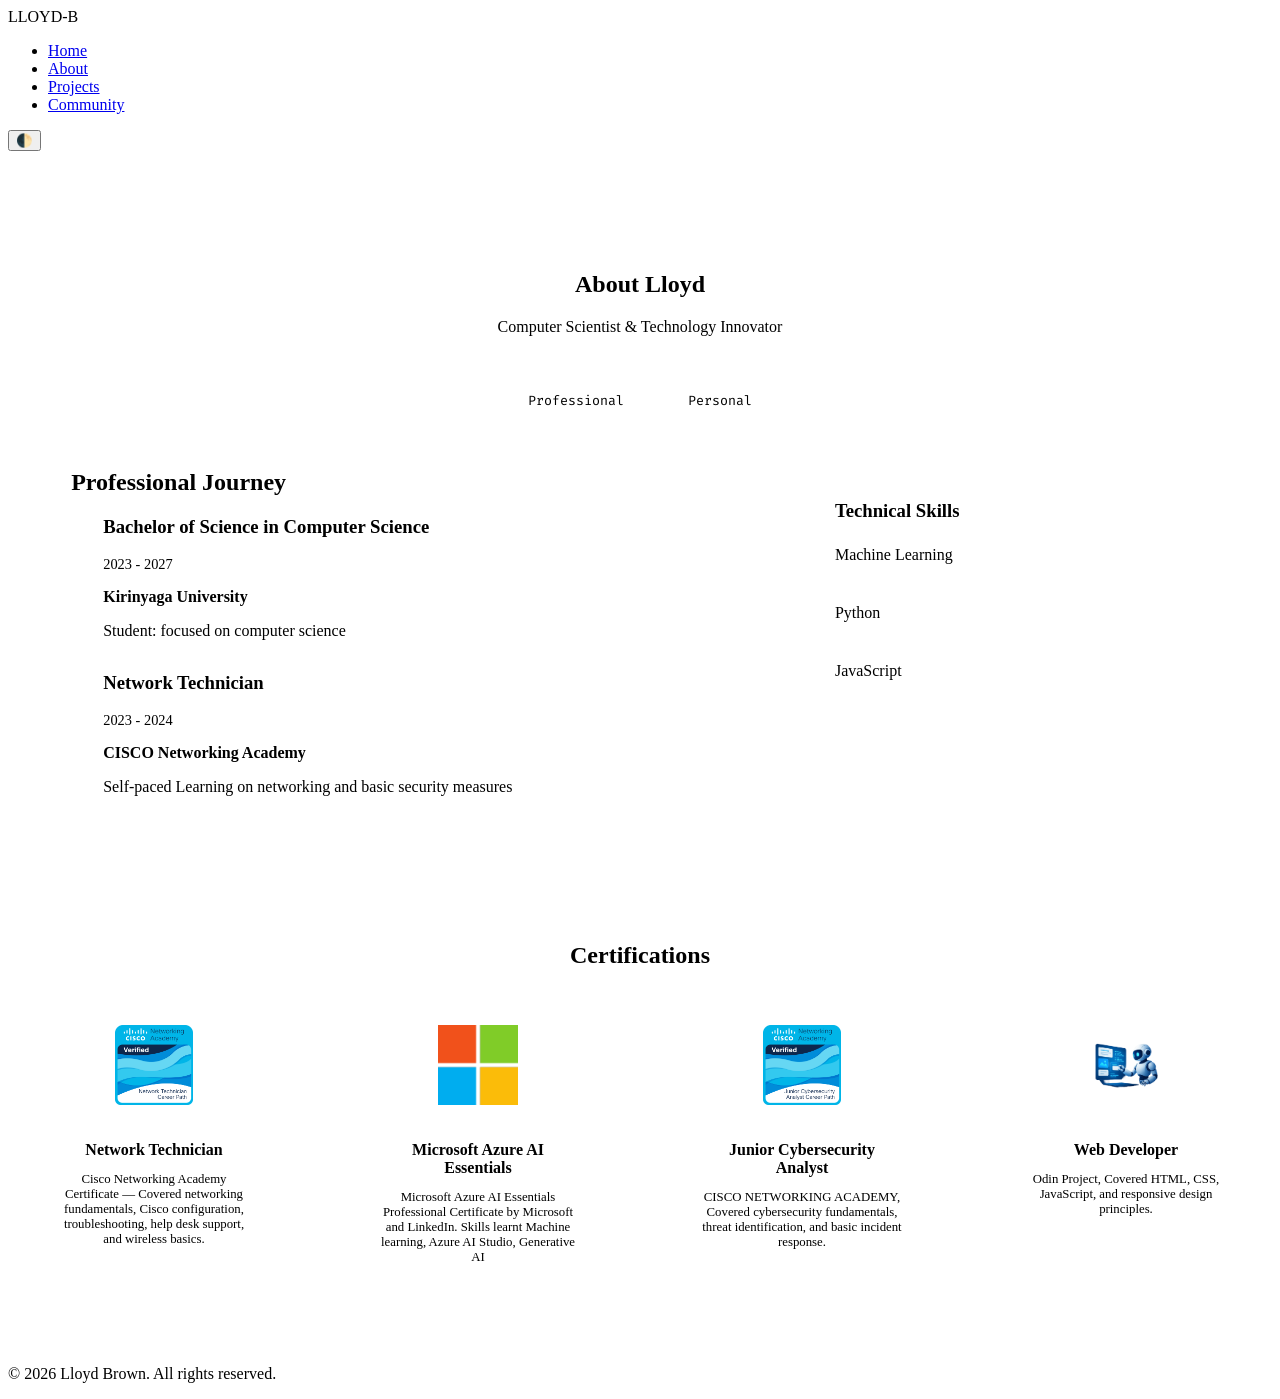
==== about.html @ 5f905e15 "badge updates" ====
<!DOCTYPE html>
<html lang="en">
<head>
    <meta charset="UTF-8">
    <meta name="viewport" content="width=device-width, initial-scale=1.0">
    <title>About | Lloyd Brown</title>
    <link rel="stylesheet" href="about.css">
    <link rel="stylesheet" href="styles.css">
    <link href="https://fonts.googleapis.com/css2?family=Fira+Code:wght@400;700&family=Inter:wght@400;600&display=swap" rel="stylesheet">
</head>
<body>
    <!-- Navigation Bar (Consistent with Home) -->
    <header class="header">
        <nav class="navbar">
            <div class="logo">LLOYD-B</div>
            <ul class="nav-links">
                <li><a href="index.html">Home</a></li>
                <li><a href="about.html" class="active">About</a></li>
                <li><a href="projects.html">Projects</a></li>
                <li><a href="community.html">Community</a></li>
            </ul>
            <button class="theme-toggle" id="themeToggle">🌓</button>
        </nav>
    </header>

    <!-- Main About Content -->
    <main class="about-container">
        <section class="about-hero">
            <h1>About <span class="highlight">Lloyd</span></h1>
            <p class="subtitle">Computer Scientist & Technology Innovator</p>
        </section>

        <!-- Bio Sections with Toggle -->
        <div class="bio-toggle">
            <button class="bio-btn active" data-bio="professional">Professional</button>
            <button class="bio-btn" data-bio="personal">Personal</button>
        </div>

        <section class="bio-section professional-bio" id="professionalBio">
            <div class="bio-content">
                <h2>Professional Journey</h2>
                <div class="timeline">
                    <div class="timeline-item">
                        <h3>Bachelor of Science in Computer Science</h3>
                        <p class="timeline-date">2023 - 2027</p>
                        <p class="timeline-location">Kirinyaga University</p>
                        <p>Student: focused on computer science </p>
                    </div>
                    <div class="timeline-item">
                        <h3>Network Technician</h3>
                        <p class="timeline-date">2023 - 2024</p>
                        <p class="timeline-location">CISCO Networking Academy</p>
                        <p>Self-paced Learning on networking and basic security measures</p>
                    </div>
                </div>
            </div>
            <div class="skills-chart">
                <h3>Technical Skills</h3>
                <div class="skill-meter">
                    <div class="skill" data-skill="Machine Learning" data-level="95"></div>
                    <div class="skill" data-skill="Python" data-level="90"></div>
                    <div class="skill" data-skill="JavaScript" data-level="85"></div>
                </div>
            </div>
        </section>

        <section class="bio-section personal-bio hidden" id="personalBio">
            <div class="personal-content">
                <h2>Beyond Code</h2>
                <div class="interests-grid">
                    <div class="interest-card">
                        <h3>Open Source</h3>
                        <p>Active contributor to javascript</p>
                    </div>
                    <div class="interest-card">
                        <h3>Mentorship</h3>
                        <p>Lead coding bootcamps for underrepresented groups</p>
                    </div>
                </div>
                <blockquote>
                    "Technology should empower, not exclude."
                </blockquote>
            </div>
        </section>
    </main>

        <!-- Certification Badges -->
        <section class="certifications">
            <h2>Certifications</h2>
            <div class="badges-grid">
                <div class="badge-card">
                    <a href="https://www.netacad.com/certificates/?issuanceId=846331b3-64ba-4864-b9dc-c303784223c1"><img src="images/network-technician.png" alt="Network Technician Career Certificate"></a>
                    <h3>Network Technician</h3>
                    <p>Cisco Networking Academy Certificate — Covered networking fundamentals, Cisco configuration, troubleshooting, help desk support, and wireless basics.</p>
                </div>
                <div class="badge-card">
                    <a href="https://drive.google.com/file/d/1zhbcJ8mDLIe-8QnpU0XFaHZfPMn2J_3w/view?usp=drive_link"><img src="images/ai-essentials.png" alt="Microsoft Azure AI Essentials Professional Certificate"></a>
                    <h3>Microsoft Azure AI Essentials</h3>
                    <p>Microsoft Azure AI Essentials Professional Certificate by Microsoft and LinkedIn. Skills learnt Machine learning, Azure AI Studio, Generative AI</p>
                </div>
                <div class="badge-card">
                    <a href=""><img src="images/cp_or_badge.png" alt="Junior Cybersecurity Analyst Certificate"></a>
                    <h3>Junior Cybersecurity Analyst</h3>
                    <p>CISCO NETWORKING ACADEMY, Covered cybersecurity fundamentals, threat identification, and basic incident response.</p>
                </div>
                <div class="badge-card">
                    <a href=""><img src="images/webdev.png" alt="Web Development learning"></a>
                    <h3>Web Developer</h3>
                    <p>Odin Project, Covered HTML, CSS, JavaScript, and responsive design principles.</p>
                </div>                                
            </div>
        </section>


    <footer class="footer">
        <p>&copy; 2026 Lloyd Brown. All rights reserved.</p>
    </footer>

    <script src="script.js"></script>
    <script src="about.js"></script>
</body>

</html>
---- about.css ----
/* ===== About Page Specific Styles ===== */
.about-container {
    max-width: 1200px;
    margin: 0 auto;
    padding: 100px 5% 50px;
}

.about-hero {
    text-align: center;
    margin-bottom: 3rem;
}

.bio-toggle {
    display: flex;
    justify-content: center;
    margin-bottom: 2rem;
    gap: 1rem;
}

.bio-btn {
    padding: 0.5rem 1.5rem;
    background: none;
    border: none;
    color: var(--text-secondary);
    cursor: pointer;
    font-family: 'Fira Code', monospace;
    position: relative;
}

.bio-btn.active {
    color: var(--accent);
}

.bio-btn.active::after {
    content: '';
    position: absolute;
    bottom: -5px;
    left: 0;
    width: 100%;
    height: 2px;
    background: var(--accent);
}

.bio-section {
    display: flex;
    gap: 3rem;
    margin-top: 2rem;
}

.bio-content {
    flex: 2;
}

.timeline {
    position: relative;
    padding-left: 2rem;
    border-left: 2px solid var(--accent);
}

.timeline-item {
    margin-bottom: 2rem;
    position: relative;
}

.timeline-item::before {
    content: '';
    position: absolute;
    left: -2.5rem;
    top: 0;
    width: 15px;
    height: 15px;
    border-radius: 50%;
    background: var(--accent);
}

.timeline-date {
    color: var(--accent);
    font-size: 0.9rem;
}

.timeline-location {
    font-weight: 600;
    margin: 0.3rem 0;
}

.skills-chart {
    flex: 1;
    background: var(--card-bg);
    padding: 2rem;
    border-radius: 10px;
    align-self: flex-start;
}

.skill-meter {
    margin-top: 1.5rem;
}

.skill {
    margin-bottom: 1.5rem;
}

.skill::before {
    content: attr(data-skill);
    display: block;
    margin-bottom: 0.5rem;
}

.skill::after {
    content: '';
    display: block;
    width: 0;
    height: 8px;
    background: var(--accent);
    transition: width 1s ease-out;
}

.personal-bio {
    text-align: center;
}

.interests-grid {
    display: grid;
    grid-template-columns: repeat(auto-fit, minmax(250px, 1fr));
    gap: 2rem;
    margin: 3rem 0;
}

.interest-card {
    background: var(--card-bg);
    padding: 1.5rem;
    border-radius: 10px;
    transition: transform 0.3s;
}

.interest-card:hover {
    transform: translateY(-5px);
}

blockquote {
    font-style: italic;
    border-left: 3px solid var(--accent);
    padding-left: 1.5rem;
    margin: 2rem auto;
    max-width: 600px;
}

.hidden {
    display: none;
}

/* Certifications Section */
.certifications {
    margin-top: 4rem;
    margin-bottom: 4rem;
    text-align: center;
}

.badges-grid {
    display: grid;
    grid-template-columns: repeat(auto-fit, minmax(200px, 1fr));
    gap: 2rem;
    margin-top: 2rem;
    justify-items: center;
}

.badge-card {
    background: var(--card-bg);
    padding: 1.5rem;
    border-radius: 10px;
    width: 200px;
    transition: transform 0.3s;
}

.badge-card:hover {
    transform: scale(1.05);
}

.badge-card img {
    width: 80px;
    height: 80px;
    object-fit: contain;
    margin-bottom: 1rem;
}

.badge-card h3 {
    font-size: 1rem;
    margin-bottom: 0.3rem;
}

.badge-card p {
    color: var(--text-secondary);
    font-size: 0.8rem;
}


/* Responsive Adjustments */
@media (max-width: 768px) {
    .bio-section {
        flex-direction: column;
    }
    
    .skills-chart {
        width: 100%;
    }
}
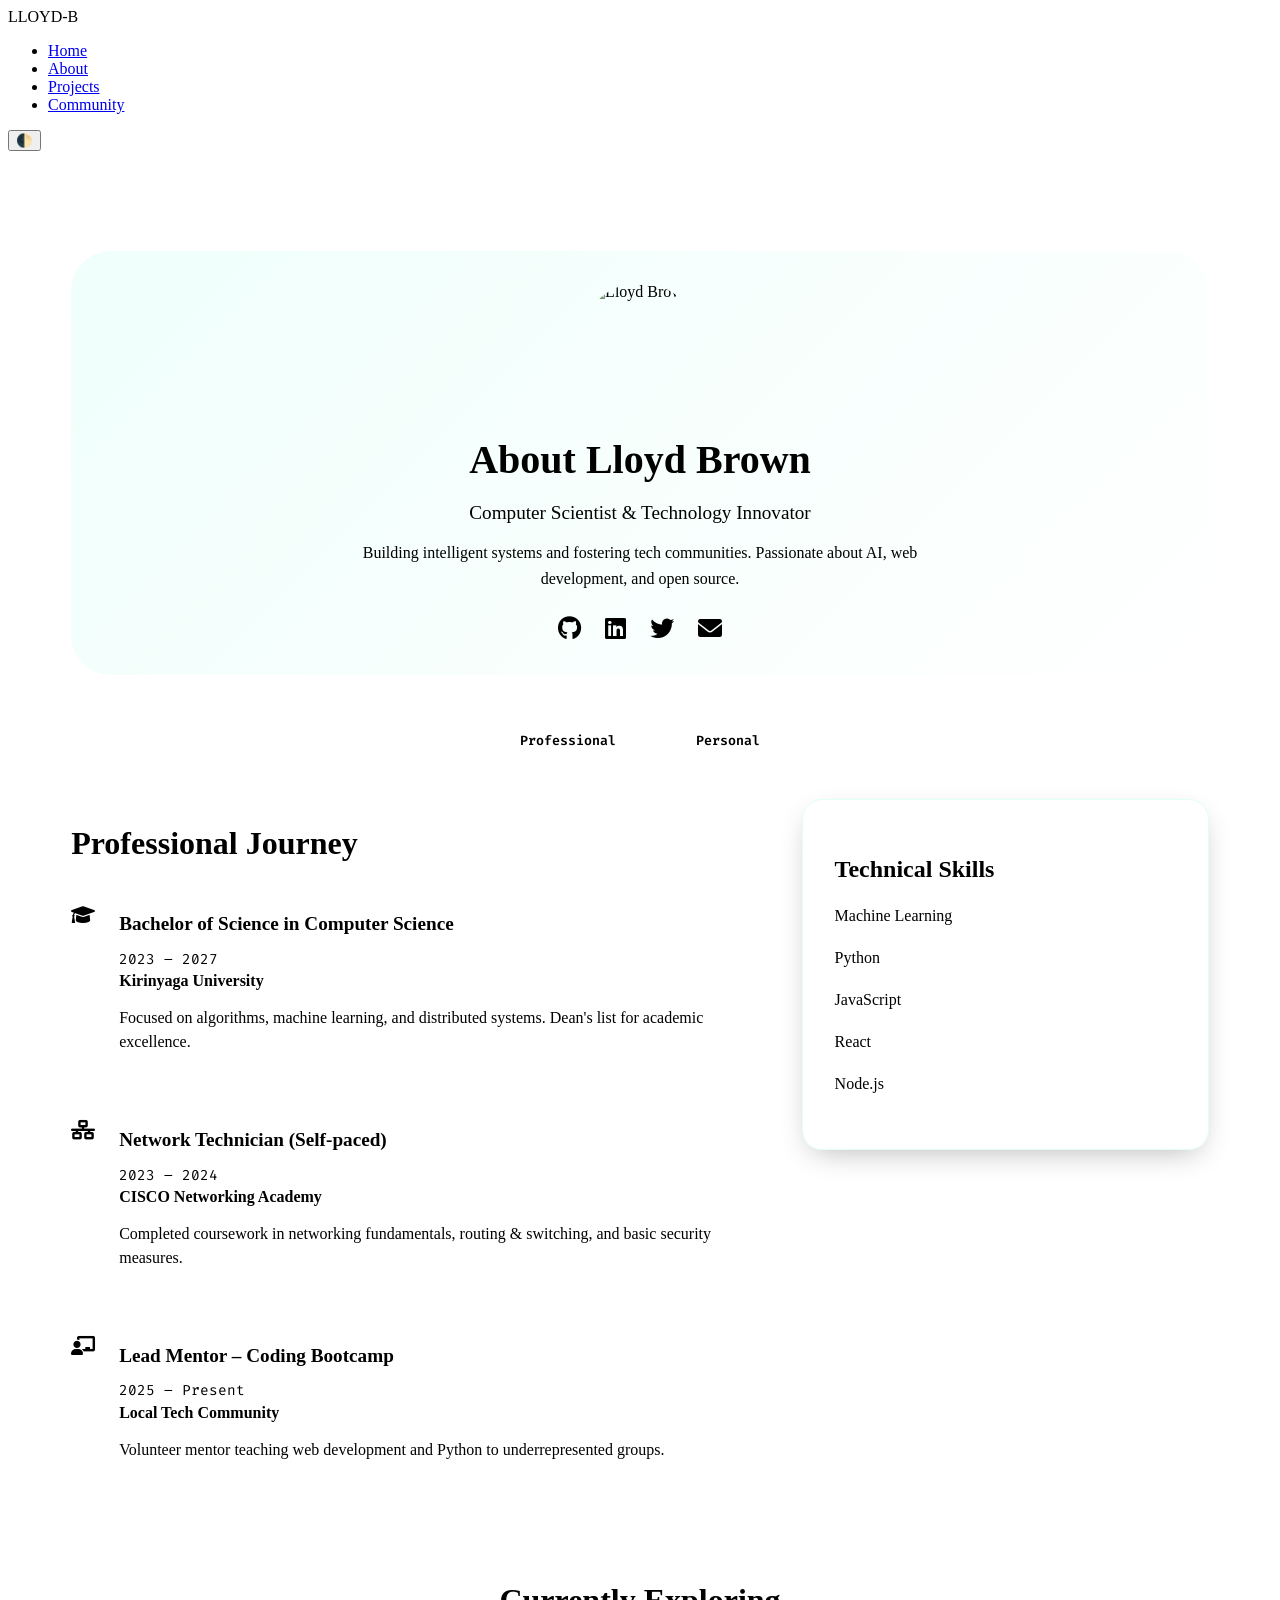
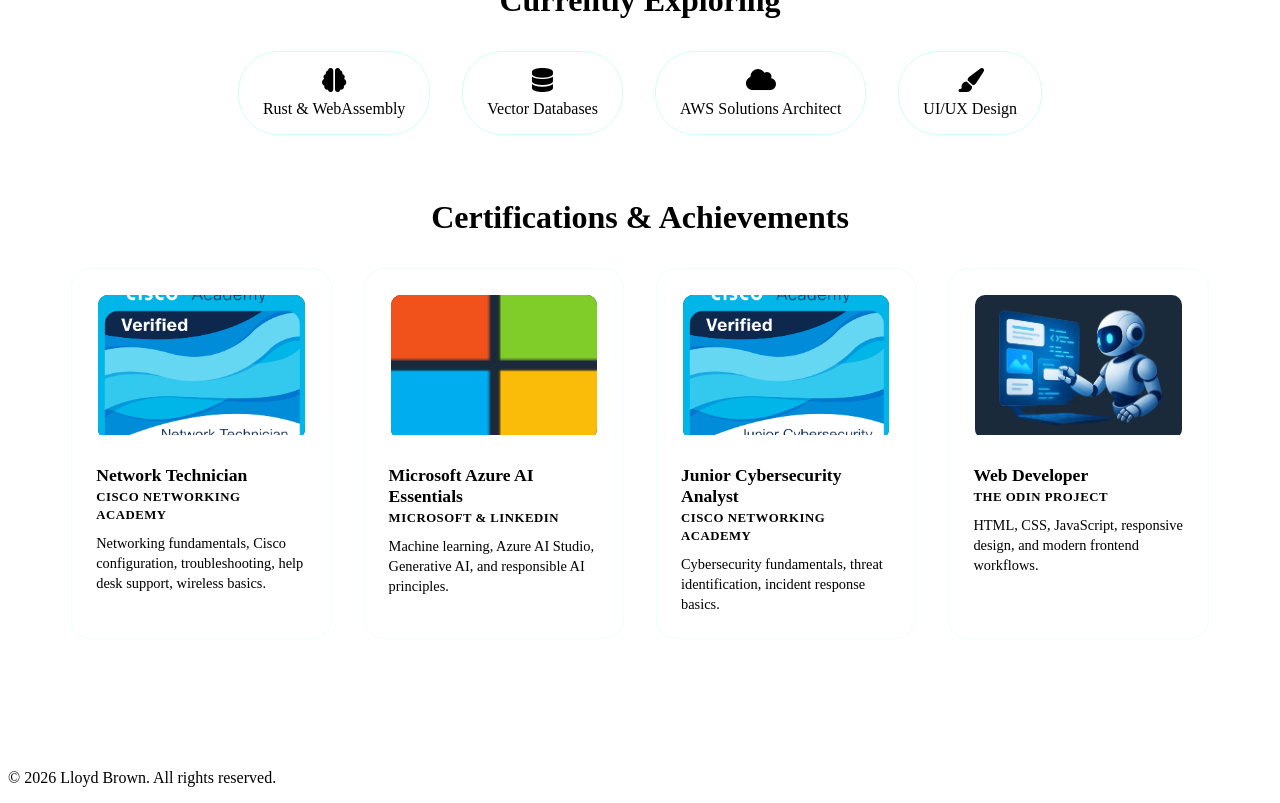
==== commit 2f88b47f: "restructured the projects page and added a new project" ====
--- a/about.html
+++ b/about.html
@@ -4,12 +4,13 @@
     <meta charset="UTF-8">
     <meta name="viewport" content="width=device-width, initial-scale=1.0">
     <title>About | Lloyd Brown</title>
+    <link rel="stylesheet" href="styles.css">
     <link rel="stylesheet" href="about.css">
-    <link rel="stylesheet" href="styles.css">
     <link href="https://fonts.googleapis.com/css2?family=Fira+Code:wght@400;700&family=Inter:wght@400;600&display=swap" rel="stylesheet">
+    <link rel="stylesheet" href="https://cdnjs.cloudflare.com/ajax/libs/font-awesome/6.0.0/css/all.min.css">
 </head>
 <body>
-    <!-- Navigation Bar (Consistent with Home) -->
+    <!-- Navigation Bar (unchanged) -->
     <header class="header">
         <nav class="navbar">
             <div class="logo">LLOYD-B</div>
@@ -23,34 +24,61 @@
         </nav>
     </header>
 
-    <!-- Main About Content -->
+    <!-- Main About Content (redesigned) -->
     <main class="about-container">
+        <!-- Hero Section with Avatar -->
         <section class="about-hero">
-            <h1>About <span class="highlight">Lloyd</span></h1>
-            <p class="subtitle">Computer Scientist & Technology Innovator</p>
-        </section>
-
-        <!-- Bio Sections with Toggle -->
+            <div class="hero-avatar">
+                <img src="https://i.pravatar.cc/150?img=7" alt="Lloyd Brown">
+            </div>
+            <h1>About <span class="highlight">Lloyd Brown</span></h1>
+            <p class="hero-tagline">Computer Scientist & Technology Innovator</p>
+            <p class="hero-brief">Building intelligent systems and fostering tech communities. Passionate about AI, web development, and open source.</p>
+            <div class="hero-socials">
+                <a href="#" target="_blank"><i class="fab fa-github"></i></a>
+                <a href="#" target="_blank"><i class="fab fa-linkedin"></i></a>
+                <a href="#" target="_blank"><i class="fab fa-twitter"></i></a>
+                <a href="#" target="_blank"><i class="fas fa-envelope"></i></a>
+            </div>
+        </section>
+
+        <!-- Bio Toggle (enhanced) -->
         <div class="bio-toggle">
             <button class="bio-btn active" data-bio="professional">Professional</button>
             <button class="bio-btn" data-bio="personal">Personal</button>
         </div>
 
+        <!-- Professional Bio Section -->
         <section class="bio-section professional-bio" id="professionalBio">
             <div class="bio-content">
                 <h2>Professional Journey</h2>
                 <div class="timeline">
                     <div class="timeline-item">
-                        <h3>Bachelor of Science in Computer Science</h3>
-                        <p class="timeline-date">2023 - 2027</p>
-                        <p class="timeline-location">Kirinyaga University</p>
-                        <p>Student: focused on computer science </p>
+                        <div class="timeline-icon"><i class="fas fa-graduation-cap"></i></div>
+                        <div class="timeline-content">
+                            <h3>Bachelor of Science in Computer Science</h3>
+                            <p class="timeline-date">2023 – 2027</p>
+                            <p class="timeline-location">Kirinyaga University</p>
+                            <p>Focused on algorithms, machine learning, and distributed systems. Dean's list for academic excellence.</p>
+                        </div>
                     </div>
                     <div class="timeline-item">
-                        <h3>Network Technician</h3>
-                        <p class="timeline-date">2023 - 2024</p>
-                        <p class="timeline-location">CISCO Networking Academy</p>
-                        <p>Self-paced Learning on networking and basic security measures</p>
+                        <div class="timeline-icon"><i class="fas fa-network-wired"></i></div>
+                        <div class="timeline-content">
+                            <h3>Network Technician (Self-paced)</h3>
+                            <p class="timeline-date">2023 – 2024</p>
+                            <p class="timeline-location">CISCO Networking Academy</p>
+                            <p>Completed coursework in networking fundamentals, routing & switching, and basic security measures.</p>
+                        </div>
+                    </div>
+                    <div class="timeline-item">
+                        <div class="timeline-icon"><i class="fas fa-chalkboard-teacher"></i></div>
+                        <div class="timeline-content">
+                            <h3>Lead Mentor – Coding Bootcamp</h3>
+                            <p class="timeline-date">2025 – Present</p>
+                            <p class="timeline-location">Local Tech Community</p>
+                            <p>Volunteer mentor teaching web development and Python to underrepresented groups.</p>
+                        </div>
                     </div>
                 </div>
             </div>
@@ -60,58 +88,114 @@
                     <div class="skill" data-skill="Machine Learning" data-level="95"></div>
                     <div class="skill" data-skill="Python" data-level="90"></div>
                     <div class="skill" data-skill="JavaScript" data-level="85"></div>
-                </div>
-            </div>
-        </section>
-
+                    <div class="skill" data-skill="React" data-level="80"></div>
+                    <div class="skill" data-skill="Node.js" data-level="75"></div>
+                </div>
+            </div>
+        </section>
+
+        <!-- Personal Bio Section -->
         <section class="bio-section personal-bio hidden" id="personalBio">
             <div class="personal-content">
                 <h2>Beyond Code</h2>
                 <div class="interests-grid">
                     <div class="interest-card">
+                        <i class="fas fa-code-branch"></i>
                         <h3>Open Source</h3>
-                        <p>Active contributor to javascript</p>
-                    </div>
-                    <div class="interest-card">
+                        <p>Active contributor to JavaScript libraries and documentation. Love giving back to the community.</p>
+                    </div>
+                    <div class="interest-card">
+                        <i class="fas fa-users"></i>
                         <h3>Mentorship</h3>
-                        <p>Lead coding bootcamps for underrepresented groups</p>
-                    </div>
-                </div>
-                <blockquote>
-                    "Technology should empower, not exclude."
-                </blockquote>
+                        <p>Lead coding bootcamps for underrepresented groups. Organize local hackathons.</p>
+                    </div>
+                    <div class="interest-card">
+                        <i class="fas fa-robot"></i>
+                        <h3>AI Enthusiast</h3>
+                        <p>Experimenting with LLMs and building small AI-powered tools in my spare time.</p>
+                    </div>
+                    <div class="interest-card">
+                        <i class="fas fa-hiking"></i>
+                        <h3>Outdoor Explorer</h3>
+                        <p>When not coding, you'll find me hiking or planning my next adventure.</p>
+                    </div>
+                </div>
+                <div class="personal-quote">
+                    <blockquote>
+                        "Technology should empower, not exclude. I strive to build tools that are accessible and inclusive."
+                    </blockquote>
+                    <p class="quote-author">— Lloyd Brown</p>
+                </div>
+                <div class="personal-photo">
+                    <img src="https://i.pravatar.cc/300?img=7" alt="Lloyd in nature" loading="lazy">
+                </div>
+            </div>
+        </section>
+
+        <!-- Current Stack / Fun Facts (new section) -->
+        <section class="current-stack">
+            <h2>Currently <span class="highlight">Exploring</span></h2>
+            <div class="stack-items">
+                <div class="stack-item">
+                    <i class="fas fa-brain"></i>
+                    <span>Rust & WebAssembly</span>
+                </div>
+                <div class="stack-item">
+                    <i class="fas fa-database"></i>
+                    <span>Vector Databases</span>
+                </div>
+                <div class="stack-item">
+                    <i class="fas fa-cloud"></i>
+                    <span>AWS Solutions Architect</span>
+                </div>
+                <div class="stack-item">
+                    <i class="fas fa-paint-brush"></i>
+                    <span>UI/UX Design</span>
+                </div>
+            </div>
+        </section>
+
+        <!-- Certifications (enhanced) -->
+        <section class="certifications">
+            <h2>Certifications & <span class="highlight">Achievements</span></h2>
+            <div class="badges-grid">
+                <div class="badge-card">
+                    <a href="https://www.netacad.com/certificates/?issuanceId=846331b3-64ba-4864-b9dc-c303784223c1" target="_blank">
+                        <img src="images/network-technician.png" alt="Network Technician Career Certificate">
+                    </a>
+                    <h3>Network Technician</h3>
+                    <p class="issuer">Cisco Networking Academy</p>
+                    <p>Networking fundamentals, Cisco configuration, troubleshooting, help desk support, wireless basics.</p>
+                </div>
+                <div class="badge-card">
+                    <a href="https://drive.google.com/file/d/1zhbcJ8mDLIe-8QnpU0XFaHZfPMn2J_3w/view?usp=drive_link" target="_blank">
+                        <img src="images/ai-essentials.png" alt="Microsoft Azure AI Essentials">
+                    </a>
+                    <h3>Microsoft Azure AI Essentials</h3>
+                    <p class="issuer">Microsoft & LinkedIn</p>
+                    <p>Machine learning, Azure AI Studio, Generative AI, and responsible AI principles.</p>
+                </div>
+                <div class="badge-card">
+                    <a href="#" target="_blank">
+                        <img src="images/cp_or_badge.png" alt="Junior Cybersecurity Analyst">
+                    </a>
+                    <h3>Junior Cybersecurity Analyst</h3>
+                    <p class="issuer">CISCO Networking Academy</p>
+                    <p>Cybersecurity fundamentals, threat identification, incident response basics.</p>
+                </div>
+                <div class="badge-card">
+                    <a href="#" target="_blank">
+                        <img src="images/webdev.png" alt="Web Development">
+                    </a>
+                    <h3>Web Developer</h3>
+                    <p class="issuer">The Odin Project</p>
+                    <p>HTML, CSS, JavaScript, responsive design, and modern frontend workflows.</p>
+                </div>
             </div>
         </section>
     </main>
 
-        <!-- Certification Badges -->
-        <section class="certifications">
-            <h2>Certifications</h2>
-            <div class="badges-grid">
-                <div class="badge-card">
-                    <a href="https://www.netacad.com/certificates/?issuanceId=846331b3-64ba-4864-b9dc-c303784223c1"><img src="images/network-technician.png" alt="Network Technician Career Certificate"></a>
-                    <h3>Network Technician</h3>
-                    <p>Cisco Networking Academy Certificate — Covered networking fundamentals, Cisco configuration, troubleshooting, help desk support, and wireless basics.</p>
-                </div>
-                <div class="badge-card">
-                    <a href="https://drive.google.com/file/d/1zhbcJ8mDLIe-8QnpU0XFaHZfPMn2J_3w/view?usp=drive_link"><img src="images/ai-essentials.png" alt="Microsoft Azure AI Essentials Professional Certificate"></a>
-                    <h3>Microsoft Azure AI Essentials</h3>
-                    <p>Microsoft Azure AI Essentials Professional Certificate by Microsoft and LinkedIn. Skills learnt Machine learning, Azure AI Studio, Generative AI</p>
-                </div>
-                <div class="badge-card">
-                    <a href=""><img src="images/cp_or_badge.png" alt="Junior Cybersecurity Analyst Certificate"></a>
-                    <h3>Junior Cybersecurity Analyst</h3>
-                    <p>CISCO NETWORKING ACADEMY, Covered cybersecurity fundamentals, threat identification, and basic incident response.</p>
-                </div>
-                <div class="badge-card">
-                    <a href=""><img src="images/webdev.png" alt="Web Development learning"></a>
-                    <h3>Web Developer</h3>
-                    <p>Odin Project, Covered HTML, CSS, JavaScript, and responsive design principles.</p>
-                </div>                                
-            </div>
-        </section>
-
-
+    <!-- Footer (unchanged) -->
     <footer class="footer">
         <p>&copy; 2026 Lloyd Brown. All rights reserved.</p>
     </footer>
@@ -119,6 +203,4 @@
     <script src="script.js"></script>
     <script src="about.js"></script>
 </body>
-
-</html>
-
+</html>
--- a/about.css
+++ b/about.css
@@ -5,42 +5,103 @@
     padding: 100px 5% 50px;
 }
 
+/* Hero Section */
 .about-hero {
     text-align: center;
     margin-bottom: 3rem;
-}
-
+    padding: 2rem 0;
+    background: linear-gradient(135deg, rgba(100, 255, 218, 0.1) 0%, rgba(10, 25, 47, 0) 100%);
+    border-radius: 40px;
+}
+
+.hero-avatar {
+    width: 120px;
+    height: 120px;
+    margin: 0 auto 1.5rem;
+    border-radius: 50%;
+    overflow: hidden;
+    border: 3px solid var(--accent);
+    box-shadow: 0 10px 30px -10px var(--accent);
+}
+
+.hero-avatar img {
+    width: 100%;
+    height: 100%;
+    object-fit: cover;
+}
+
+.about-hero h1 {
+    font-size: 2.5rem;
+    margin-bottom: 0.5rem;
+}
+
+.highlight {
+    color: var(--accent);
+}
+
+.hero-tagline {
+    font-size: 1.2rem;
+    color: var(--accent);
+    margin-bottom: 1rem;
+    font-weight: 500;
+}
+
+.hero-brief {
+    max-width: 600px;
+    margin: 0 auto 1.5rem;
+    color: var(--text-secondary);
+    line-height: 1.6;
+}
+
+.hero-socials {
+    display: flex;
+    justify-content: center;
+    gap: 1.5rem;
+}
+
+.hero-socials a {
+    color: var(--text-secondary);
+    font-size: 1.5rem;
+    transition: color 0.3s, transform 0.3s;
+}
+
+.hero-socials a:hover {
+    color: var(--accent);
+    transform: translateY(-3px);
+}
+
+/* Bio Toggle - modern pill style */
 .bio-toggle {
     display: flex;
     justify-content: center;
-    margin-bottom: 2rem;
+    margin-bottom: 2.5rem;
     gap: 1rem;
 }
 
 .bio-btn {
-    padding: 0.5rem 1.5rem;
+    padding: 0.6rem 2rem;
     background: none;
-    border: none;
-    color: var(--text-secondary);
+    border: 2px solid var(--text-secondary);
+    border-radius: 40px;
+    color: var(--text-secondary);
+    font-family: 'Fira Code', monospace;
+    font-weight: 600;
     cursor: pointer;
-    font-family: 'Fira Code', monospace;
-    position: relative;
+    transition: all 0.3s ease;
 }
 
 .bio-btn.active {
-    color: var(--accent);
-}
-
-.bio-btn.active::after {
-    content: '';
-    position: absolute;
-    bottom: -5px;
-    left: 0;
-    width: 100%;
-    height: 2px;
     background: var(--accent);
-}
-
+    border-color: var(--accent);
+    color: var(--primary-bg);
+}
+
+.bio-btn:hover:not(.active) {
+    border-color: var(--accent);
+    color: var(--accent);
+}
+
+/* Bio Sections */
 .bio-section {
     display: flex;
     gap: 3rem;
@@ -51,147 +112,350 @@
     flex: 2;
 }
 
+.bio-content h2 {
+    font-size: 2rem;
+    margin-bottom: 2rem;
+    color: var(--text-primary);
+}
+
+/* Enhanced Timeline */
 .timeline {
     position: relative;
     padding-left: 2rem;
-    border-left: 2px solid var(--accent);
-}
-
-.timeline-item {
-    margin-bottom: 2rem;
-    position: relative;
-}
-
-.timeline-item::before {
+}
+
+.timeline::before {
     content: '';
     position: absolute;
+    left: 0;
+    top: 0;
+    bottom: 0;
+    width: 2px;
+    background: var(--accent);
+}
+
+.timeline-item {
+    margin-bottom: 2.5rem;
+    position: relative;
+    display: flex;
+    gap: 1rem;
+}
+
+.timeline-icon {
+    position: absolute;
     left: -2.5rem;
-    top: 0;
-    width: 15px;
-    height: 15px;
+    width: 40px;
+    height: 40px;
+    background: var(--card-bg);
+    border: 2px solid var(--accent);
     border-radius: 50%;
-    background: var(--accent);
+    display: flex;
+    align-items: center;
+    justify-content: center;
+    color: var(--accent);
+    font-size: 1.2rem;
+    z-index: 2;
+    box-shadow: 0 0 0 3px var(--primary-bg);
+}
+
+.timeline-content {
+    flex: 1;
+    padding-left: 1rem;
+}
+
+.timeline-content h3 {
+    font-size: 1.2rem;
+    margin-bottom: 0.3rem;
+    color: var(--text-primary);
 }
 
 .timeline-date {
     color: var(--accent);
     font-size: 0.9rem;
+    font-family: 'Fira Code', monospace;
+    margin-bottom: 0.2rem;
 }
 
 .timeline-location {
     font-weight: 600;
-    margin: 0.3rem 0;
-}
-
+    margin: 0.2rem 0 0.5rem;
+    color: var(--text-secondary);
+}
+
+.timeline-content p:last-child {
+    color: var(--text-secondary);
+    line-height: 1.5;
+}
+
+/* Skills Chart - modern bars */
 .skills-chart {
     flex: 1;
     background: var(--card-bg);
     padding: 2rem;
-    border-radius: 10px;
+    border-radius: 20px;
     align-self: flex-start;
+    border: 1px solid rgba(100, 255, 218, 0.2);
+    box-shadow: 0 10px 30px -10px rgba(0, 0, 0, 0.3);
+}
+
+.skills-chart h3 {
+    font-size: 1.5rem;
+    margin-bottom: 1.5rem;
+    color: var(--accent);
 }
 
 .skill-meter {
-    margin-top: 1.5rem;
+    margin-top: 1rem;
 }
 
 .skill {
     margin-bottom: 1.5rem;
+    position: relative;
 }
 
 .skill::before {
     content: attr(data-skill);
     display: block;
     margin-bottom: 0.5rem;
-}
-
-.skill::after {
+    font-weight: 500;
+    color: var(--text-primary);
+}
+
+.skill-bar {
+    width: 100%;
+    height: 8px;
+    background: rgba(255, 255, 255, 0.1);
+    border-radius: 4px;
+    overflow: hidden;
+}
+
+.skill-bar::after {
     content: '';
     display: block;
     width: 0;
-    height: 8px;
+    height: 100%;
     background: var(--accent);
-    transition: width 1s ease-out;
-}
-
-.personal-bio {
+    border-radius: 4px;
+    transition: width 1s cubic-bezier(0.165, 0.84, 0.44, 1);
+}
+
+.skill.animate .skill-bar::after {
+    width: var(--skill-level);
+}
+
+/* If no extra element, use pseudo on skill? Better to add span in JS, but we'll adjust via JS. For simplicity, we'll modify JS to inject bar. */
+
+/* Personal Bio */
+.personal-bio .personal-content {
     text-align: center;
+}
+
+.personal-bio h2 {
+    font-size: 2rem;
+    margin-bottom: 2rem;
+    color: var(--text-primary);
 }
 
 .interests-grid {
     display: grid;
-    grid-template-columns: repeat(auto-fit, minmax(250px, 1fr));
-    gap: 2rem;
-    margin: 3rem 0;
+    grid-template-columns: repeat(auto-fit, minmax(220px, 1fr));
+    gap: 1.5rem;
+    margin: 2rem 0;
 }
 
 .interest-card {
     background: var(--card-bg);
     padding: 1.5rem;
-    border-radius: 10px;
-    transition: transform 0.3s;
+    border-radius: 16px;
+    transition: transform 0.3s, box-shadow 0.3s, border-color 0.3s;
+    border: 1px solid transparent;
+    text-align: left;
 }
 
 .interest-card:hover {
     transform: translateY(-5px);
-}
-
-blockquote {
+    box-shadow: 0 15px 30px -10px rgba(0, 0, 0, 0.4);
+    border-color: var(--accent);
+}
+
+.interest-card i {
+    font-size: 2rem;
+    color: var(--accent);
+    margin-bottom: 1rem;
+}
+
+.interest-card h3 {
+    font-size: 1.2rem;
+    margin-bottom: 0.5rem;
+    color: var(--text-primary);
+}
+
+.interest-card p {
+    color: var(--text-secondary);
+    line-height: 1.5;
+}
+
+.personal-quote {
+    max-width: 700px;
+    margin: 2.5rem auto;
+}
+
+.personal-quote blockquote {
     font-style: italic;
-    border-left: 3px solid var(--accent);
+    font-size: 1.2rem;
+    color: var(--text-primary);
+    border-left: 4px solid var(--accent);
     padding-left: 1.5rem;
+    text-align: left;
+}
+
+.quote-author {
+    margin-top: 0.5rem;
+    color: var(--accent);
+    font-weight: 600;
+    text-align: right;
+}
+
+.personal-photo {
+    max-width: 400px;
     margin: 2rem auto;
-    max-width: 600px;
-}
-
-.hidden {
-    display: none;
-}
-
-/* Certifications Section */
+    border-radius: 20px;
+    overflow: hidden;
+    border: 2px solid var(--accent);
+}
+
+.personal-photo img {
+    width: 100%;
+    height: auto;
+    display: block;
+}
+
+/* Current Stack Section */
+.current-stack {
+    margin: 4rem 0;
+    text-align: center;
+}
+
+.current-stack h2 {
+    font-size: 2rem;
+    margin-bottom: 2rem;
+}
+
+.stack-items {
+    display: flex;
+    flex-wrap: wrap;
+    justify-content: center;
+    gap: 2rem;
+}
+
+.stack-item {
+    display: flex;
+    flex-direction: column;
+    align-items: center;
+    gap: 0.5rem;
+    background: var(--card-bg);
+    padding: 1rem 1.5rem;
+    border-radius: 40px;
+    border: 1px solid rgba(100, 255, 218, 0.3);
+    transition: transform 0.3s, border-color 0.3s;
+}
+
+.stack-item:hover {
+    transform: scale(1.05);
+    border-color: var(--accent);
+}
+
+.stack-item i {
+    font-size: 1.5rem;
+    color: var(--accent);
+}
+
+.stack-item span {
+    font-weight: 500;
+    color: var(--text-primary);
+}
+
+/* Certifications - enhanced cards */
 .certifications {
-    margin-top: 4rem;
-    margin-bottom: 4rem;
+    margin: 4rem 0;
     text-align: center;
+}
+
+.certifications h2 {
+    font-size: 2rem;
+    margin-bottom: 2rem;
 }
 
 .badges-grid {
     display: grid;
-    grid-template-columns: repeat(auto-fit, minmax(200px, 1fr));
+    grid-template-columns: repeat(auto-fit, minmax(260px, 1fr));
     gap: 2rem;
     margin-top: 2rem;
-    justify-items: center;
 }
 
 .badge-card {
     background: var(--card-bg);
     padding: 1.5rem;
-    border-radius: 10px;
-    width: 200px;
-    transition: transform 0.3s;
+    border-radius: 20px;
+    transition: transform 0.3s, box-shadow 0.3s;
+    border: 1px solid rgba(100, 255, 218, 0.1);
+    text-align: left;
+    display: flex;
+    flex-direction: column;
 }
 
 .badge-card:hover {
-    transform: scale(1.05);
+    transform: translateY(-8px);
+    box-shadow: 0 20px 30px -10px rgba(0, 0, 0, 0.4);
+    border-color: var(--accent);
+}
+
+.badge-card a {
+    display: block;
+    margin-bottom: 1rem;
+    border-radius: 12px;
+    overflow: hidden;
+    border: 2px solid transparent;
+    transition: border-color 0.3s;
+}
+
+.badge-card a:hover {
+    border-color: var(--accent);
 }
 
 .badge-card img {
-    width: 80px;
-    height: 80px;
-    object-fit: contain;
-    margin-bottom: 1rem;
+    width: 100%;
+    height: 140px;
+    object-fit: cover;
+    background: #1a2a3a;
 }
 
 .badge-card h3 {
-    font-size: 1rem;
-    margin-bottom: 0.3rem;
+    font-size: 1.1rem;
+    margin: 0.5rem 0 0.2rem;
+    color: var(--text-primary);
+}
+
+.badge-card .issuer {
+    font-size: 0.8rem;
+    color: var(--accent);
+    font-weight: 600;
+    margin-bottom: 0.5rem;
+    text-transform: uppercase;
+    letter-spacing: 0.5px;
 }
 
 .badge-card p {
     color: var(--text-secondary);
-    font-size: 0.8rem;
-}
-
+    font-size: 0.9rem;
+    line-height: 1.4;
+    margin: 0;
+}
+
+/* Hidden class */
+.hidden {
+    display: none !important;
+}
 
 /* Responsive Adjustments */
 @media (max-width: 768px) {
@@ -202,4 +466,26 @@
     .skills-chart {
         width: 100%;
     }
+    
+    .timeline-item {
+        flex-direction: column;
+        align-items: flex-start;
+        padding-left: 2rem;
+    }
+    
+    .timeline-icon {
+        left: -1.5rem;
+        width: 30px;
+        height: 30px;
+        font-size: 0.9rem;
+    }
+    
+    .hero-avatar {
+        width: 100px;
+        height: 100px;
+    }
+    
+    .about-hero h1 {
+        font-size: 2rem;
+    }
 }
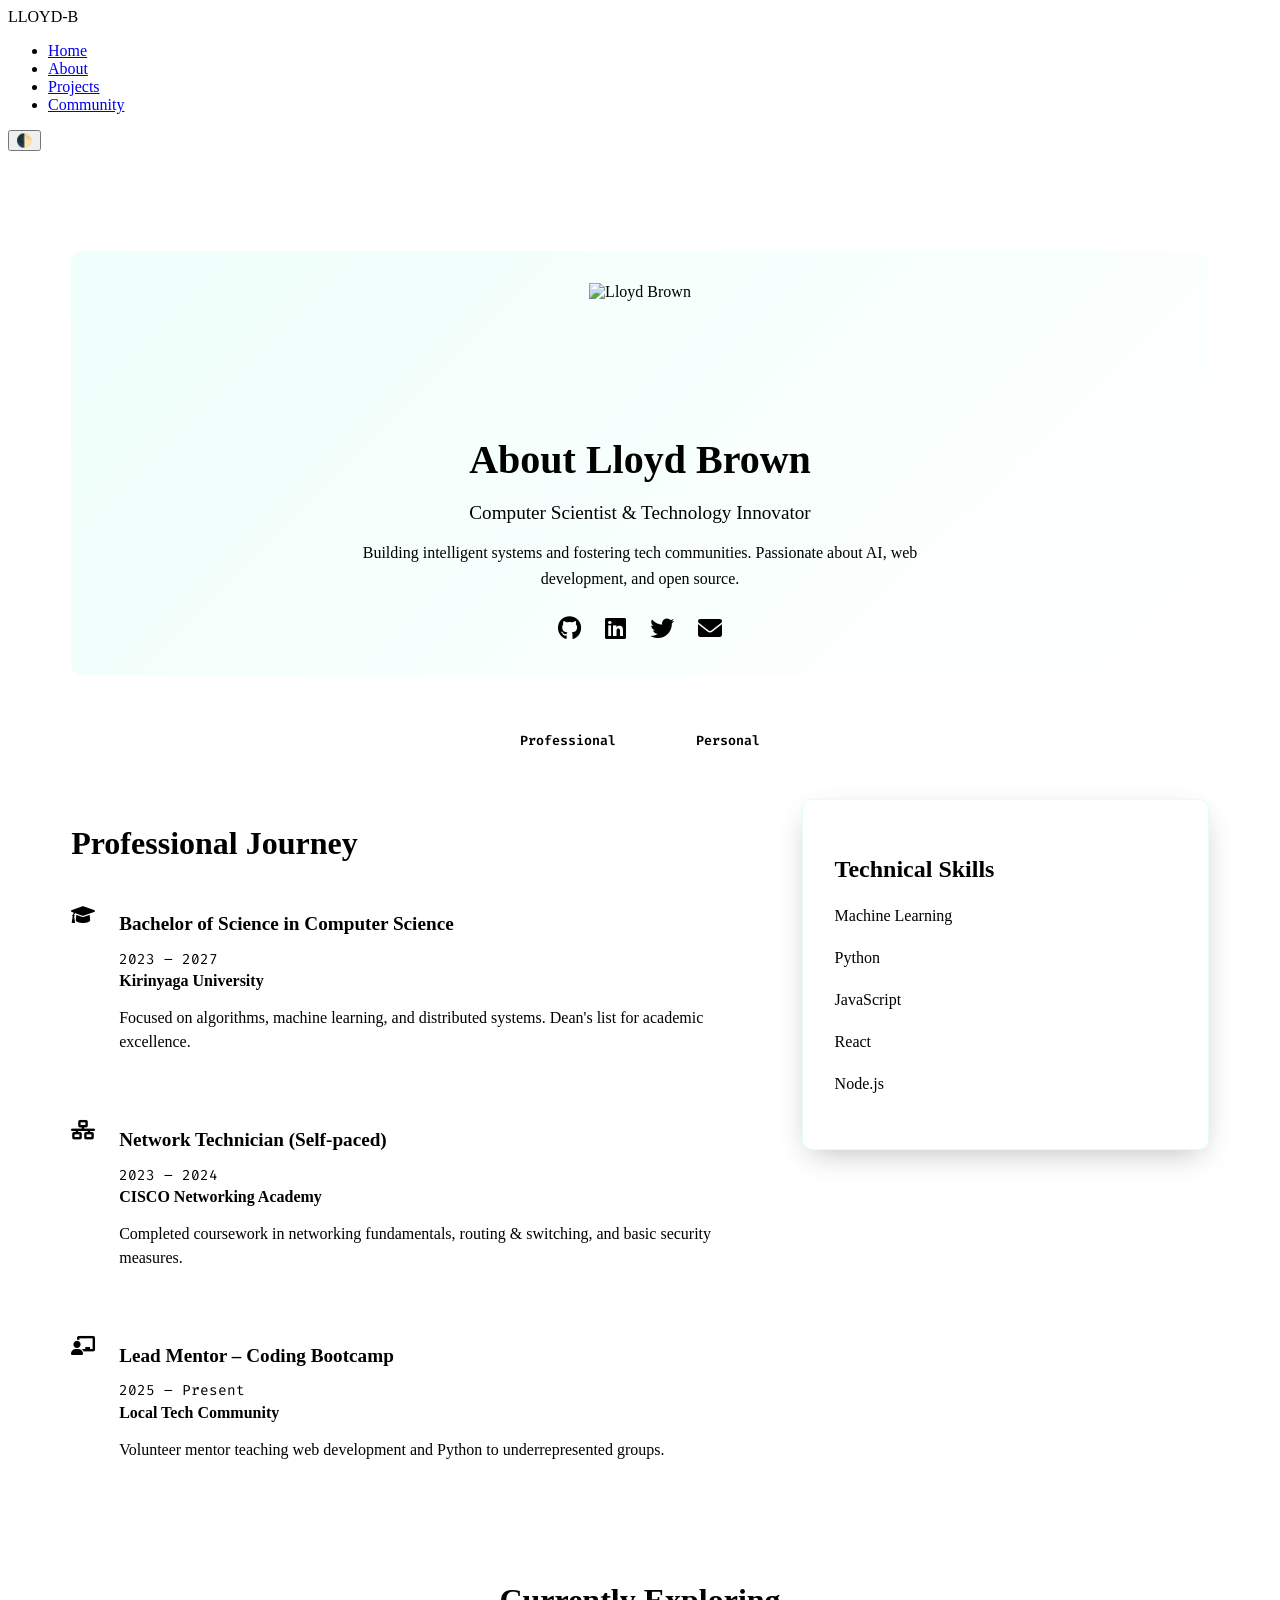
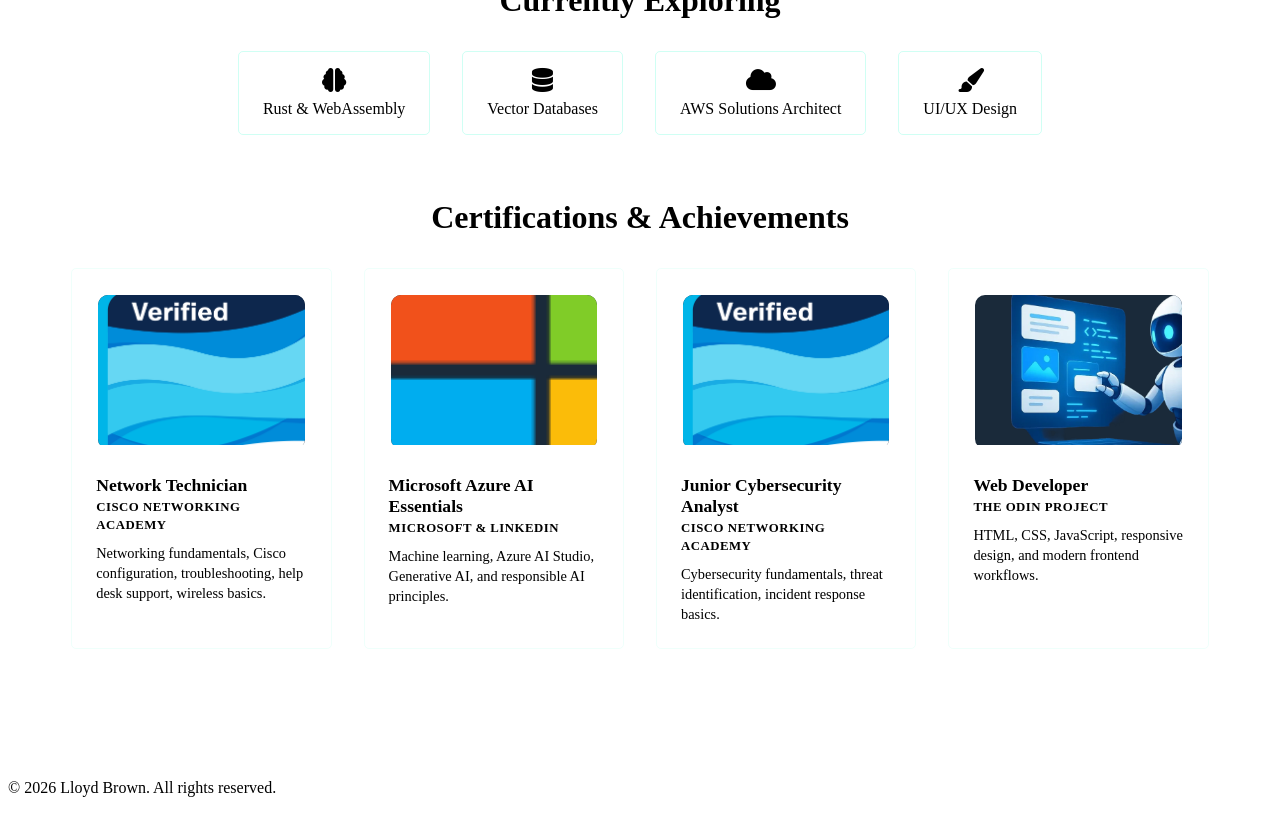
==== commit 4b4af912: "career update" ====
--- a/about.html
+++ b/about.html
@@ -29,7 +29,7 @@
         <!-- Hero Section with Avatar -->
         <section class="about-hero">
             <div class="hero-avatar">
-                <img src="https://i.pravatar.cc/150?img=7" alt="Lloyd Brown">
+                <img src="" alt="Lloyd Brown">
             </div>
             <h1>About <span class="highlight">Lloyd Brown</span></h1>
             <p class="hero-tagline">Computer Scientist & Technology Innovator</p>
@@ -127,7 +127,7 @@
                     <p class="quote-author">— Lloyd Brown</p>
                 </div>
                 <div class="personal-photo">
-                    <img src="https://i.pravatar.cc/300?img=7" alt="Lloyd in nature" loading="lazy">
+                    <img src="images/lloyd_in_nature.jpg" alt="Lloyd in nature" loading="lazy">
                 </div>
             </div>
         </section>
--- a/about.css
+++ b/about.css
@@ -11,14 +11,14 @@
     margin-bottom: 3rem;
     padding: 2rem 0;
     background: linear-gradient(135deg, rgba(100, 255, 218, 0.1) 0%, rgba(10, 25, 47, 0) 100%);
-    border-radius: 40px;
+    border-radius: 10px;
 }
 
 .hero-avatar {
     width: 120px;
     height: 120px;
     margin: 0 auto 1.5rem;
-    border-radius: 50%;
+    border-radius: 10px;
     overflow: hidden;
     border: 3px solid var(--accent);
     box-shadow: 0 10px 30px -10px var(--accent);
@@ -82,7 +82,7 @@
     padding: 0.6rem 2rem;
     background: none;
     border: 2px solid var(--text-secondary);
-    border-radius: 40px;
+    border-radius: 5px;
     color: var(--text-secondary);
     font-family: 'Fira Code', monospace;
     font-weight: 600;
@@ -148,7 +148,7 @@
     height: 40px;
     background: var(--card-bg);
     border: 2px solid var(--accent);
-    border-radius: 50%;
+    border-radius: 10%;
     display: flex;
     align-items: center;
     justify-content: center;
@@ -192,7 +192,7 @@
     flex: 1;
     background: var(--card-bg);
     padding: 2rem;
-    border-radius: 20px;
+    border-radius: 10px;
     align-self: flex-start;
     border: 1px solid rgba(100, 255, 218, 0.2);
     box-shadow: 0 10px 30px -10px rgba(0, 0, 0, 0.3);
@@ -266,7 +266,7 @@
 .interest-card {
     background: var(--card-bg);
     padding: 1.5rem;
-    border-radius: 16px;
+    border-radius: 6px;
     transition: transform 0.3s, box-shadow 0.3s, border-color 0.3s;
     border: 1px solid transparent;
     text-align: left;
@@ -319,7 +319,7 @@
 .personal-photo {
     max-width: 400px;
     margin: 2rem auto;
-    border-radius: 20px;
+    border-radius: 5px;
     overflow: hidden;
     border: 2px solid var(--accent);
 }
@@ -355,7 +355,7 @@
     gap: 0.5rem;
     background: var(--card-bg);
     padding: 1rem 1.5rem;
-    border-radius: 40px;
+    border-radius: 5px;
     border: 1px solid rgba(100, 255, 218, 0.3);
     transition: transform 0.3s, border-color 0.3s;
 }
@@ -396,7 +396,7 @@
 .badge-card {
     background: var(--card-bg);
     padding: 1.5rem;
-    border-radius: 20px;
+    border-radius: 5px;
     transition: transform 0.3s, box-shadow 0.3s;
     border: 1px solid rgba(100, 255, 218, 0.1);
     text-align: left;
@@ -424,8 +424,8 @@
 }
 
 .badge-card img {
-    width: 100%;
-    height: 140px;
+    width: 300px;
+    height: 150px;
     object-fit: cover;
     background: #1a2a3a;
 }
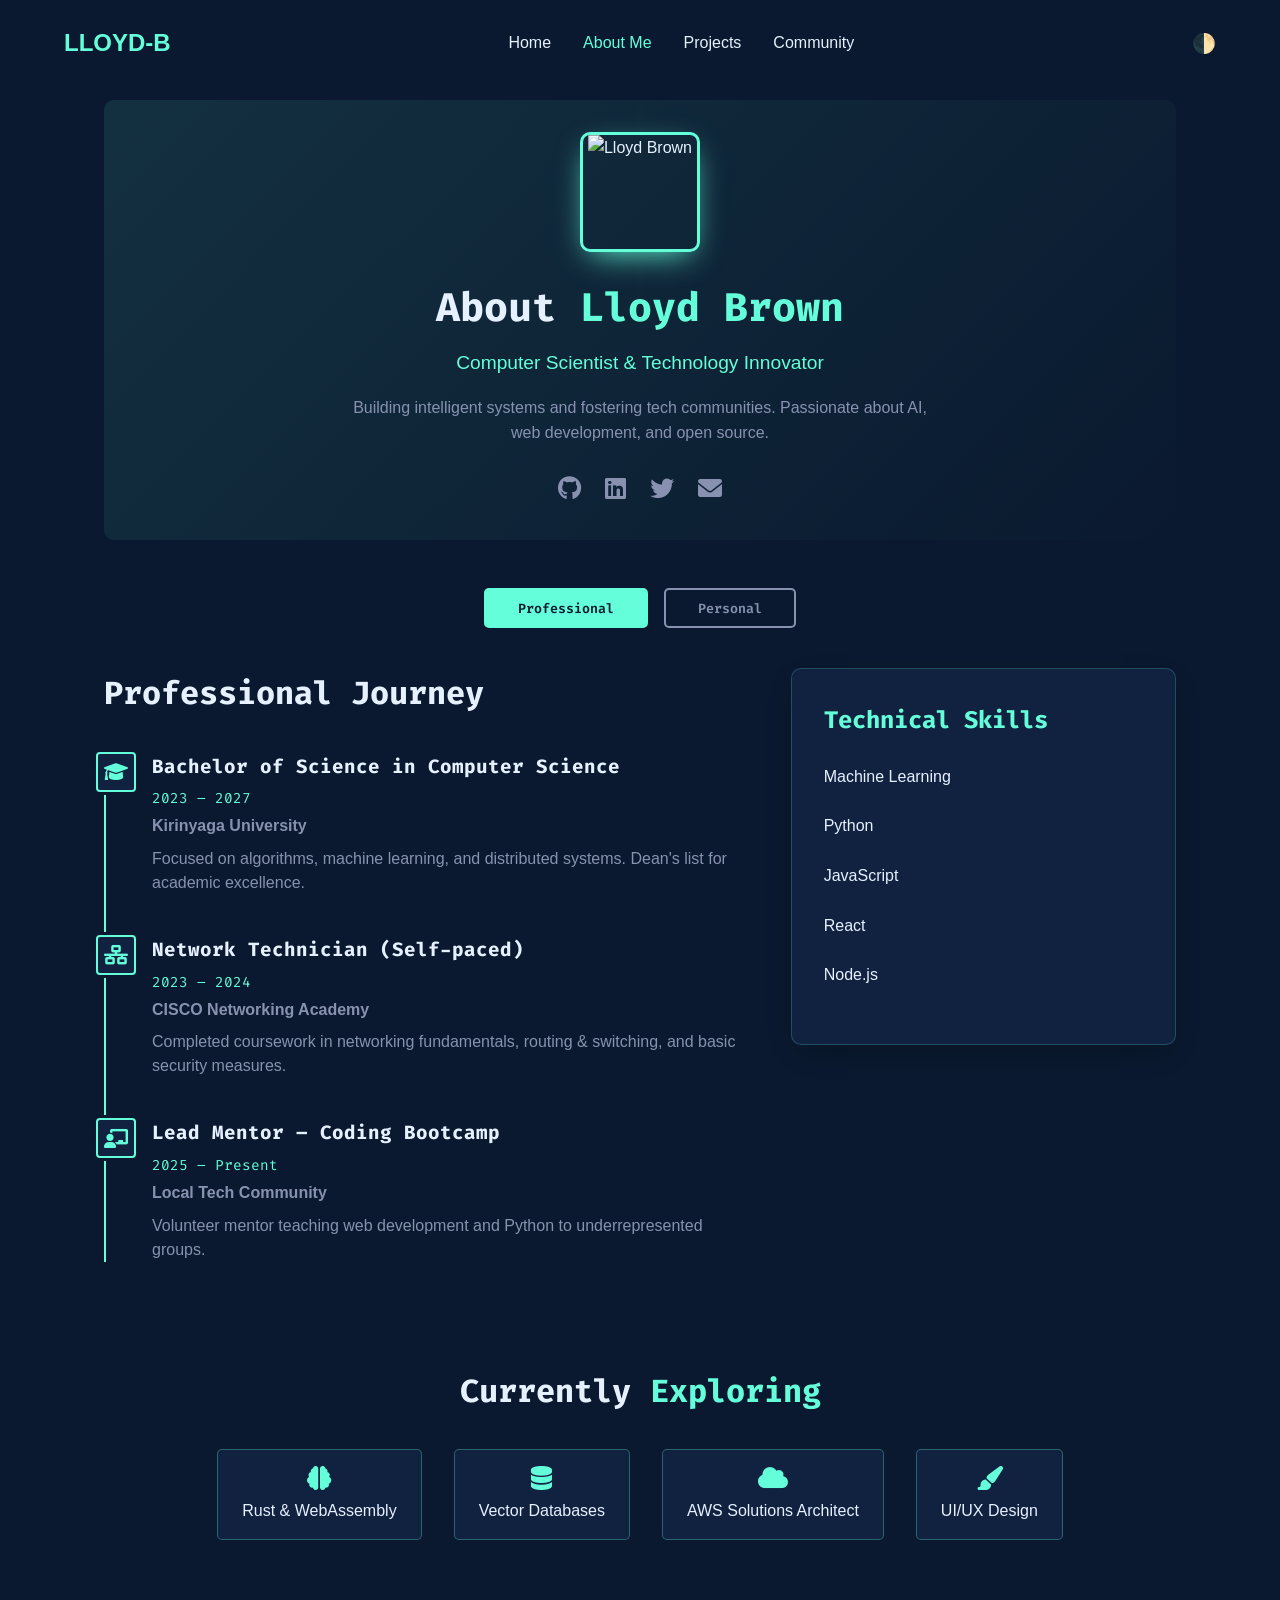
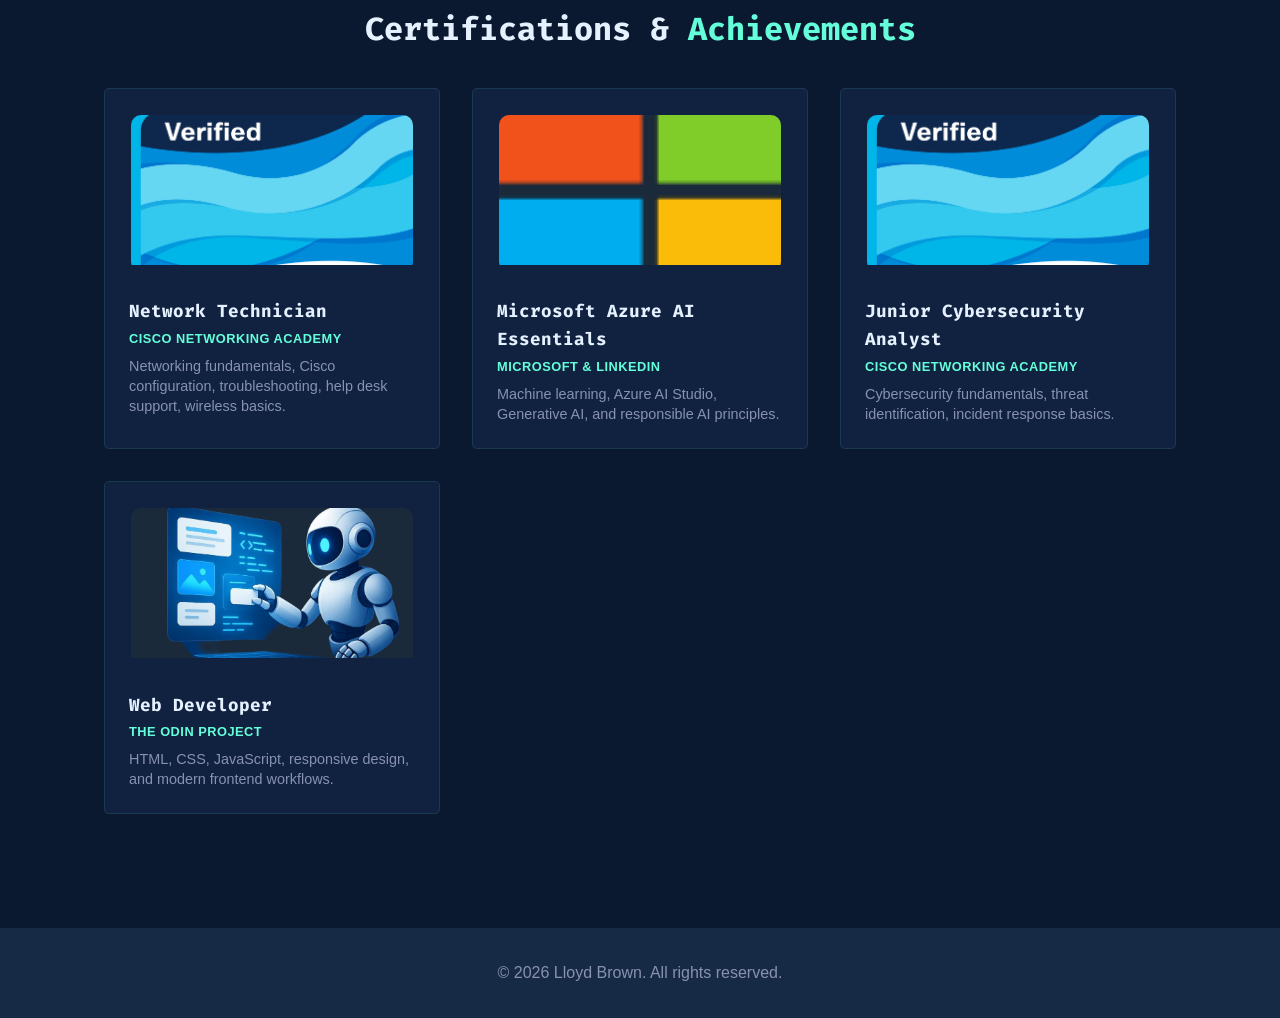
==== commit 5d9b3c9b: "link updates" ====
--- a/about.html
+++ b/about.html
@@ -16,7 +16,7 @@
             <div class="logo">LLOYD-B</div>
             <ul class="nav-links">
                 <li><a href="index.html">Home</a></li>
-                <li><a href="about.html" class="active">About</a></li>
+                <li><a href="about.html" class="active">About Me</a></li>
                 <li><a href="projects.html">Projects</a></li>
                 <li><a href="community.html">Community</a></li>
             </ul>
@@ -160,7 +160,7 @@
             <h2>Certifications & <span class="highlight">Achievements</span></h2>
             <div class="badges-grid">
                 <div class="badge-card">
-                    <a href="https://www.netacad.com/certificates/?issuanceId=846331b3-64ba-4864-b9dc-c303784223c1" target="_blank">
+                    <a href="https://www.netacad.com/certificates/?issuanceId=846331b3-64ba-4864-b9dc-c303784223c1" rel="noopener noreferrer" target="_blank">
                         <img src="images/network-technician.png" alt="Network Technician Career Certificate">
                     </a>
                     <h3>Network Technician</h3>
@@ -168,7 +168,7 @@
                     <p>Networking fundamentals, Cisco configuration, troubleshooting, help desk support, wireless basics.</p>
                 </div>
                 <div class="badge-card">
-                    <a href="https://drive.google.com/file/d/1zhbcJ8mDLIe-8QnpU0XFaHZfPMn2J_3w/view?usp=drive_link" target="_blank">
+                    <a href="https://drive.google.com/file/d/1zhbcJ8mDLIe-8QnpU0XFaHZfPMn2J_3w/view?usp=drive_link" rel="noopener noreferrer" target="_blank">
                         <img src="images/ai-essentials.png" alt="Microsoft Azure AI Essentials">
                     </a>
                     <h3>Microsoft Azure AI Essentials</h3>
--- a/styles.css
+++ b/styles.css
@@ -0,0 +1,227 @@
+/* ===== Base Styles ===== */
+:root {
+    --primary-bg: #0a192f;
+    --secondary-bg: #172a45;
+    --text-primary: #e6f1ff;
+    --text-secondary: #8892b0;
+    --accent: #64ffda;
+    --card-bg: #112240;
+    --light-shadow: rgba(2, 12, 27, 0.7);
+}
+
+/* Light Mode Variables (Toggleable via JS) */
+[data-theme="light"] {
+    --primary-bg: #f8f9fa;
+    --secondary-bg: #e9ecef;
+    --text-primary: #212529;
+    --text-secondary: #495057;
+    --accent: #0077b6;
+    --card-bg: #ffffff;
+    --light-shadow: rgba(0, 0, 0, 0.1);
+}
+
+* {
+    margin: 0;
+    padding: 0;
+    box-sizing: border-box;
+}
+
+body {
+    font-family: 'Inter', sans-serif;
+    background-color: var(--primary-bg);
+    color: var(--text-primary);
+    line-height: 1.6;
+    transition: background 0.3s ease;
+}
+
+/* ===== Typography ===== */
+h1, h2, h3 {
+    font-family: 'Fira Code', monospace;
+}
+
+.highlight {
+    color: var(--accent);
+}
+
+/* ===== Navigation ===== */
+.header {
+    padding: 1.5rem 5%;
+    position: fixed;
+    width: 100%;
+    background-color: var(--primary-bg);
+    z-index: 1000;
+}
+
+.navbar {
+    display: flex;
+    justify-content: space-between;
+    align-items: center;
+}
+
+.logo {
+    font-weight: 700;
+    font-size: 1.5rem;
+    color: var(--accent);
+}
+
+.nav-links {
+    display: flex;
+    gap: 2rem;
+    list-style: none;
+}
+
+.nav-links a {
+    color: var(--text-primary);
+    text-decoration: none;
+    transition: color 0.3s;
+}
+
+.nav-links a:hover, .nav-links .active {
+    color: var(--accent);
+}
+
+.theme-toggle {
+    background: none;
+    border: none;
+    color: var(--text-primary);
+    font-size: 1.2rem;
+    cursor: pointer;
+}
+
+/* ===== Hero Section ===== */
+.hero {
+    min-height: 100vh;
+    display: flex;
+    flex-direction: column;
+    justify-content: center;
+    align-items: center;
+    text-align: center;
+    padding: 0 5%;
+    padding-top: 80px;
+}
+
+.hero-title {
+    font-size: 3rem;
+    margin-bottom: 1rem;
+}
+
+.hero-subtitle {
+    color: var(--text-secondary);
+    margin-bottom: 1.5rem;
+    font-size: 1.2rem;
+}
+
+.hero-description {
+    max-width: 600px;
+    margin-bottom: 2rem;
+    color: var(--text-secondary);
+}
+
+.hero-buttons {
+    display: flex;
+    gap: 1rem;
+}
+
+.btn-primary, .btn-secondary {
+    padding: 0.8rem 1.5rem;
+    border-radius: 5px;
+    text-decoration: none;
+    font-weight: 600;
+    transition: all 0.3s;
+}
+
+.btn-primary {
+    background-color: var(--accent);
+    color: var(--primary-bg);
+}
+
+.btn-primary:hover {
+    transform: translateY(-3px);
+    box-shadow: 0 5px 15px rgba(100, 255, 218, 0.3);
+}
+
+.btn-secondary {
+    border: 1px solid var(--accent);
+    color: var(--accent);
+}
+
+.btn-secondary:hover {
+    background-color: rgba(100, 255, 218, 0.1);
+}
+
+/* ===== Skills Section ===== */
+.skills {
+    display: flex;
+    justify-content: center;
+    gap: 2rem;
+    padding: 5rem 5%;
+    flex-wrap: wrap;
+}
+
+.skill-heading {
+    width: 100%;
+    text-align: center;
+    margin-bottom: 3rem;
+}
+
+.skill-card {
+    background-color: var(--card-bg);
+    padding: 1.5rem;
+    border-radius: 10px;
+    width: 280px;
+    transition: transform 0.3s, box-shadow 0.3s;
+}
+
+.skill-card:hover {
+    transform: translateY(-10px);
+    box-shadow: 0 10px 20px var(--light-shadow);
+}
+
+.skill-card h3 {
+    margin-bottom: 0.5rem;
+    color: var(--accent);
+}
+
+.skill-card p {
+    color: var(--text-secondary);
+}
+
+/* ===== Footer ===== */
+.footer {
+    text-align: center;
+    padding: 2rem;
+    background-color: var(--secondary-bg);
+    color: var(--text-secondary);
+}
+
+.social-links {
+    margin-top: 1rem;
+}
+
+.social-links a {
+    color: var(--accent);
+    margin: 0 0.5rem;
+    text-decoration: none;
+}
+
+/* ===== Responsive Design ===== */
+@media (max-width: 768px) {
+    .nav-links {
+        gap: 1rem;
+    }
+
+    .hero-title {
+        font-size: 2.2rem;
+    }
+
+    .hero-buttons {
+        flex-direction: column;
+        width: 100%;
+        max-width: 300px;
+    }
+
+    .skills {
+        flex-direction: column;
+        align-items: center;
+    }
+}
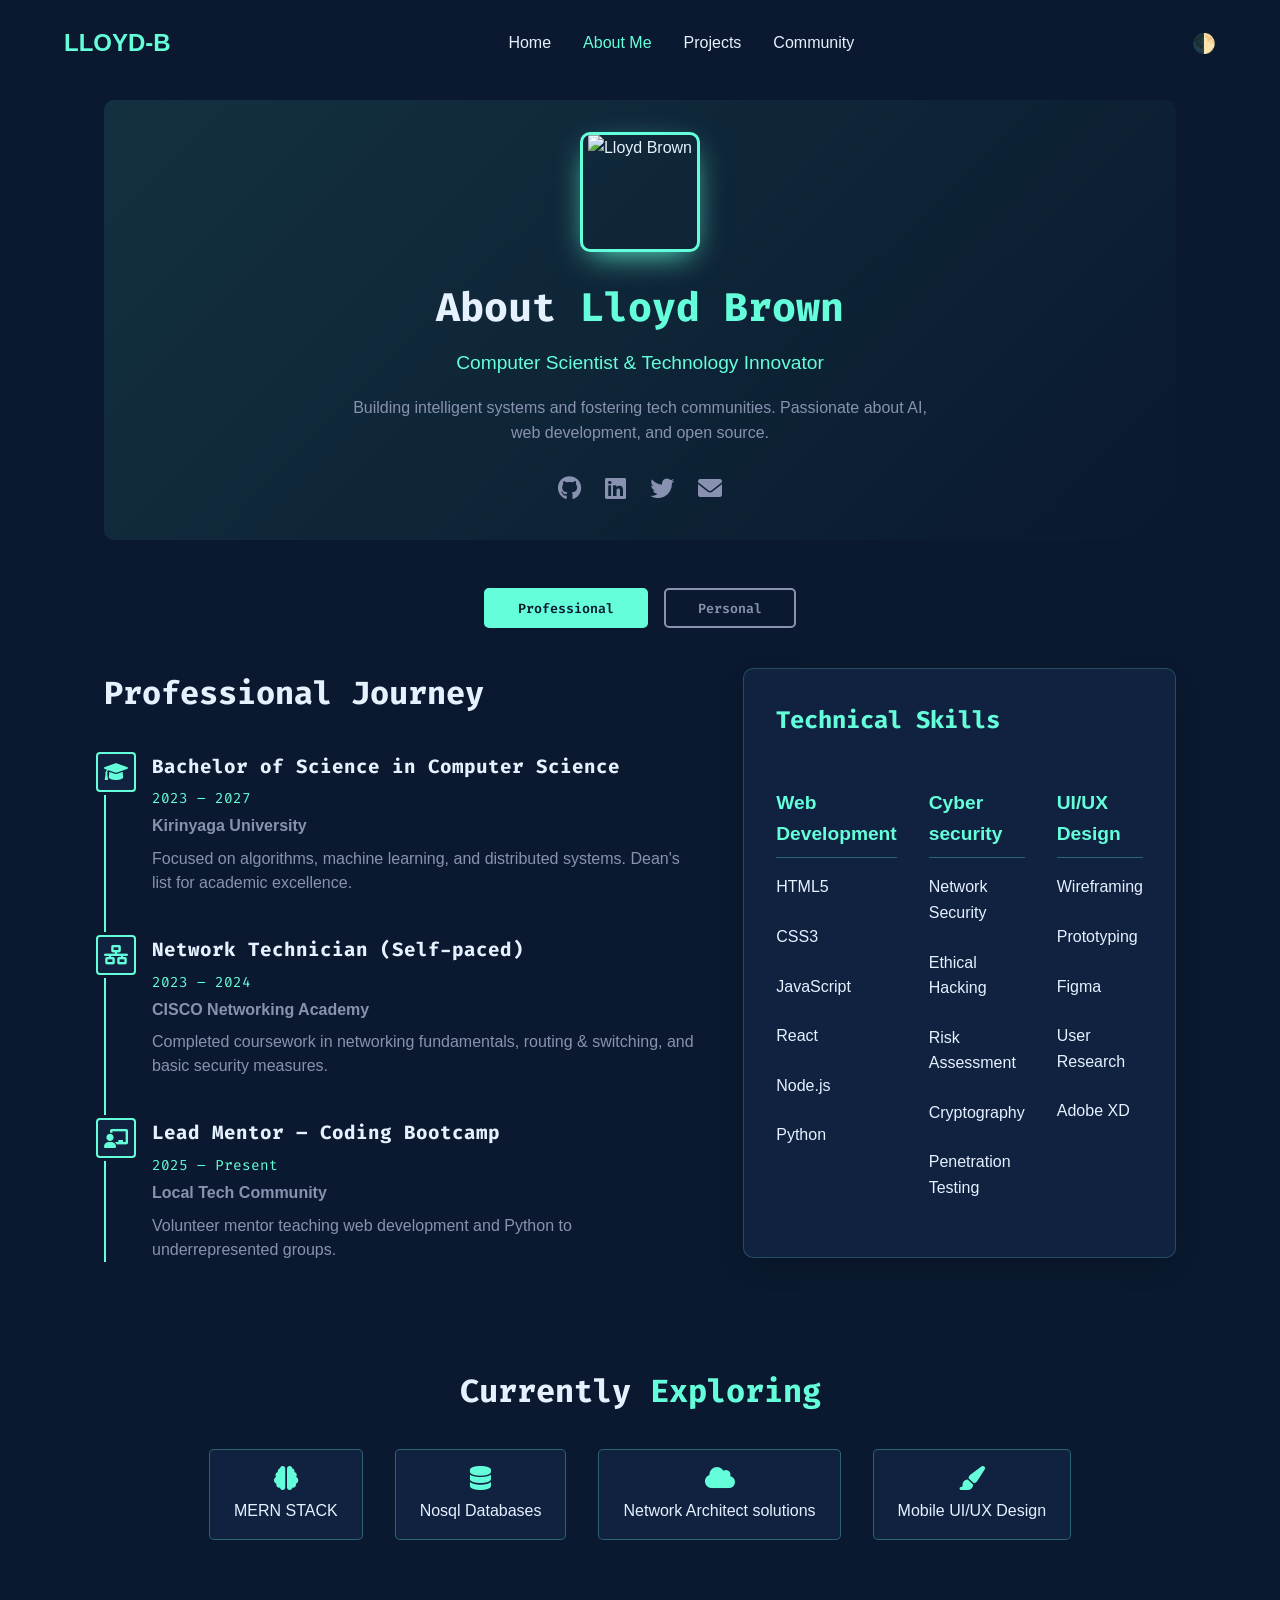
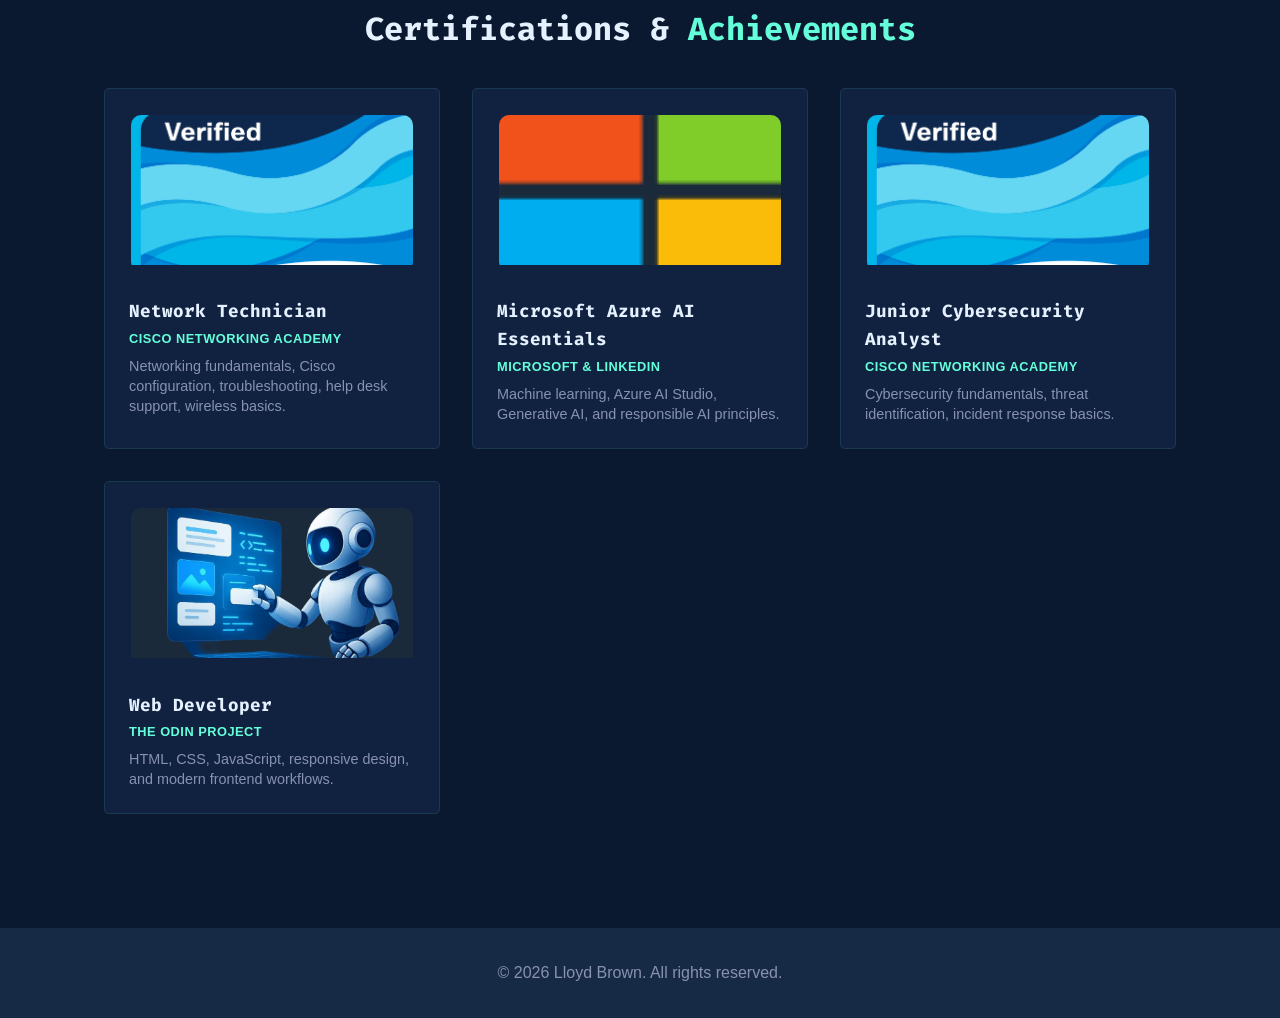
==== commit d1eceb03: "skills upgraded" ====
--- a/about.html
+++ b/about.html
@@ -82,16 +82,43 @@
                     </div>
                 </div>
             </div>
-            <div class="skills-chart">
-                <h3>Technical Skills</h3>
-                <div class="skill-meter">
-                    <div class="skill" data-skill="Machine Learning" data-level="95"></div>
-                    <div class="skill" data-skill="Python" data-level="90"></div>
-                    <div class="skill" data-skill="JavaScript" data-level="85"></div>
-                    <div class="skill" data-skill="React" data-level="80"></div>
-                    <div class="skill" data-skill="Node.js" data-level="75"></div>
-                </div>
-            </div>
+                <div class="skills-chart">
+                    <h3>Technical Skills</h3>
+
+                    <div class="skills-category">
+                        <h4>Web Development</h4>
+                        <div class="skill-meter">
+                            <div class="skill" data-skill="HTML5" data-level="90"></div>
+                            <div class="skill" data-skill="CSS3" data-level="85"></div>
+                            <div class="skill" data-skill="JavaScript" data-level="85"></div>
+                            <div class="skill" data-skill="React" data-level="80"></div>
+                            <div class="skill" data-skill="Node.js" data-level="75"></div>
+                            <div class="skill" data-skill="Python" data-level="90"></div>
+                        </div>
+                    </div>
+
+                    <div class="skills-category">
+                        <h4>Cyber security</h4>
+                        <div class="skill-meter">
+                            <div class="skill" data-skill="Network Security" data-level="80"></div>
+                            <div class="skill" data-skill="Ethical Hacking" data-level="70"></div>
+                            <div class="skill" data-skill="Risk Assessment" data-level="75"></div>
+                            <div class="skill" data-skill="Cryptography" data-level="65"></div>
+                            <div class="skill" data-skill="Penetration Testing" data-level="70"></div>
+                        </div>
+                    </div>
+
+                    <div class="skills-category">
+                        <h4>UI/UX Design</h4>
+                        <div class="skill-meter">
+                            <div class="skill" data-skill="Wireframing" data-level="85"></div>
+                            <div class="skill" data-skill="Prototyping" data-level="80"></div>
+                            <div class="skill" data-skill="Figma" data-level="90"></div>
+                            <div class="skill" data-skill="User Research" data-level="75"></div>
+                            <div class="skill" data-skill="Adobe XD" data-level="70"></div>
+                        </div>
+                    </div>
+                </div>
         </section>
 
         <!-- Personal Bio Section -->
@@ -138,19 +165,19 @@
             <div class="stack-items">
                 <div class="stack-item">
                     <i class="fas fa-brain"></i>
-                    <span>Rust & WebAssembly</span>
+                    <span>MERN STACK</span>
                 </div>
                 <div class="stack-item">
                     <i class="fas fa-database"></i>
-                    <span>Vector Databases</span>
+                    <span>Nosql Databases</span>
                 </div>
                 <div class="stack-item">
                     <i class="fas fa-cloud"></i>
-                    <span>AWS Solutions Architect</span>
+                    <span>Network Architect solutions</span>
                 </div>
                 <div class="stack-item">
                     <i class="fas fa-paint-brush"></i>
-                    <span>UI/UX Design</span>
+                    <span>Mobile UI/UX Design</span>
                 </div>
             </div>
         </section>
--- a/about.css
+++ b/about.css
@@ -244,7 +244,36 @@
 }
 
 /* If no extra element, use pseudo on skill? Better to add span in JS, but we'll adjust via JS. For simplicity, we'll modify JS to inject bar. */
-
+/* Category headings */
+.skills-category {
+    margin-bottom: 2rem;
+}
+
+.skills-category h4 {
+    font-size: 1.2rem;
+    color: var(--accent);
+    margin-bottom: 1rem;
+    border-bottom: 1px solid rgba(100, 255, 218, 0.3);
+    padding-bottom: 0.5rem;
+}
+
+/* Responsive grid layout for larger screens */
+@media (min-width: 768px) {
+    .skills-chart {
+        display: grid;
+        grid-template-columns: repeat(3, 1fr);
+        gap: 2rem;
+    }
+
+    .skills-chart h3 {
+        grid-column: 1 / -1;  /* Title spans all columns */
+        margin-bottom: 1rem;
+    }
+
+    .skills-category {
+        margin-bottom: 0;  /* Remove bottom margin inside grid */
+    }
+}
 /* Personal Bio */
 .personal-bio .personal-content {
     text-align: center;
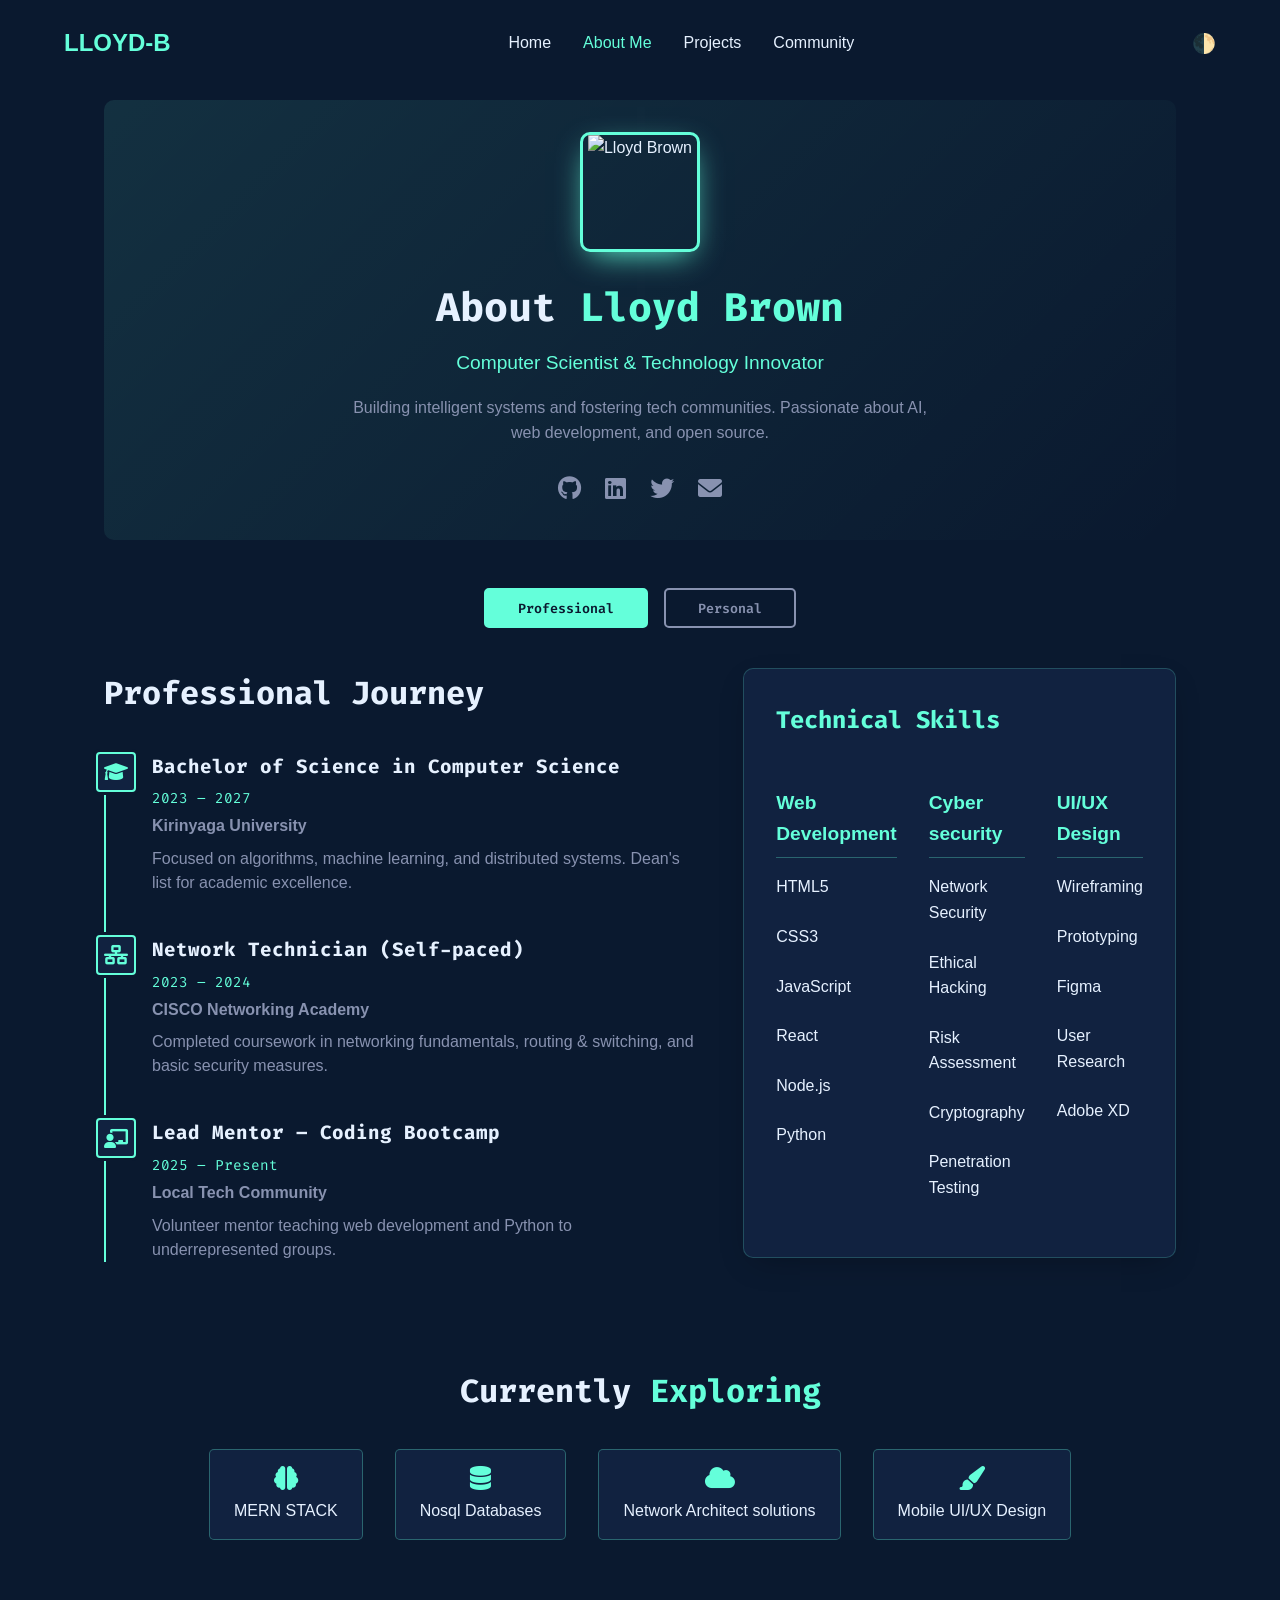
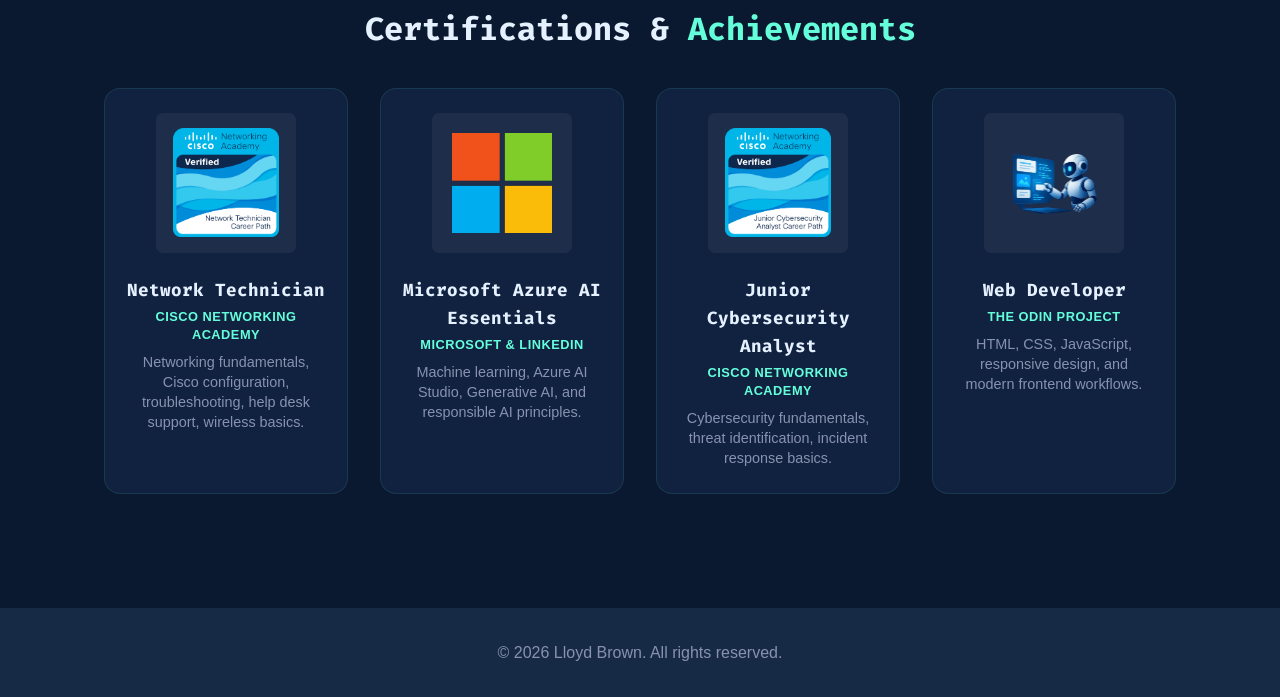
==== commit 0314b4d0: "certs update" ====
--- a/about.html
+++ b/about.html
@@ -182,6 +182,7 @@
             </div>
         </section>
 
+        
         <!-- Certifications (enhanced) -->
         <section class="certifications">
             <h2>Certifications & <span class="highlight">Achievements</span></h2>
--- a/about.css
+++ b/about.css
@@ -286,9 +286,9 @@
 }
 
 .interests-grid {
-    display: grid;
-    grid-template-columns: repeat(auto-fit, minmax(220px, 1fr));
-    gap: 1.5rem;
+    display: flex;
+    flex-wrap: wrap;
+    gap: 1rem;
     margin: 2rem 0;
 }
 
@@ -404,7 +404,7 @@
     color: var(--text-primary);
 }
 
-/* Certifications - enhanced cards */
+/* Certifications - refined card design */
 .certifications {
     margin: 4rem 0;
     text-align: center;
@@ -417,20 +417,34 @@
 
 .badges-grid {
     display: grid;
-    grid-template-columns: repeat(auto-fit, minmax(260px, 1fr));
     gap: 2rem;
     margin-top: 2rem;
 }
 
+/* Tablet: 2 cards per row */
+@media (min-width: 768px) {
+    .badges-grid {
+        grid-template-columns: repeat(2, 1fr);
+    }
+}
+
+/* Desktop: 4 cards per row */
+@media (min-width: 1024px) {
+    .badges-grid {
+        grid-template-columns: repeat(4, 1fr);
+    }
+}
+
 .badge-card {
     background: var(--card-bg);
-    padding: 1.5rem;
-    border-radius: 5px;
-    transition: transform 0.3s, box-shadow 0.3s;
+    border-radius: 16px;
+    padding: 1.5rem 1rem;
+    text-align: center;
+    transition: transform 0.3s ease, box-shadow 0.3s ease, border-color 0.3s;
     border: 1px solid rgba(100, 255, 218, 0.1);
-    text-align: left;
     display: flex;
     flex-direction: column;
+    align-items: center;
 }
 
 .badge-card:hover {
@@ -439,13 +453,19 @@
     border-color: var(--accent);
 }
 
+/* Circular image container */
 .badge-card a {
-    display: block;
-    margin-bottom: 1rem;
-    border-radius: 12px;
-    overflow: hidden;
+    display: flex;
+    justify-content: center;
+    align-items: center;
+    width: 140px;
+    height: 140px;
+    margin: 0 auto 1rem;
+    background: rgba(255, 255, 255, 0.05);
+    border-radius: 5%;
     border: 2px solid transparent;
     transition: border-color 0.3s;
+    overflow: hidden; /* keeps image inside circle */
 }
 
 .badge-card a:hover {
@@ -453,10 +473,10 @@
 }
 
 .badge-card img {
-    width: 300px;
-    height: 150px;
-    object-fit: cover;
-    background: #1a2a3a;
+    max-width: 80%;
+    max-height: 80%;
+    object-fit: contain; /* ensures full badge is visible */
+    display: block;
 }
 
 .badge-card h3 {
@@ -479,7 +499,20 @@
     font-size: 0.9rem;
     line-height: 1.4;
     margin: 0;
-}
+    max-width: 90%; /* keep text tidy */
+}
+
+.badge-card {
+    opacity: 0;
+    animation: fadeInUp 0.5s forwards;
+}
+@keyframes fadeInUp {
+    to { opacity: 1; transform: translateY(0); }
+}
+.badge-card:nth-child(1) { animation-delay: 0.1s; }
+.badge-card:nth-child(2) { animation-delay: 0.2s; }
+.badge-card:nth-child(3) { animation-delay: 0.3s; }
+.badge-card:nth-child(4) { animation-delay: 0.4s; }
 
 /* Hidden class */
 .hidden {
